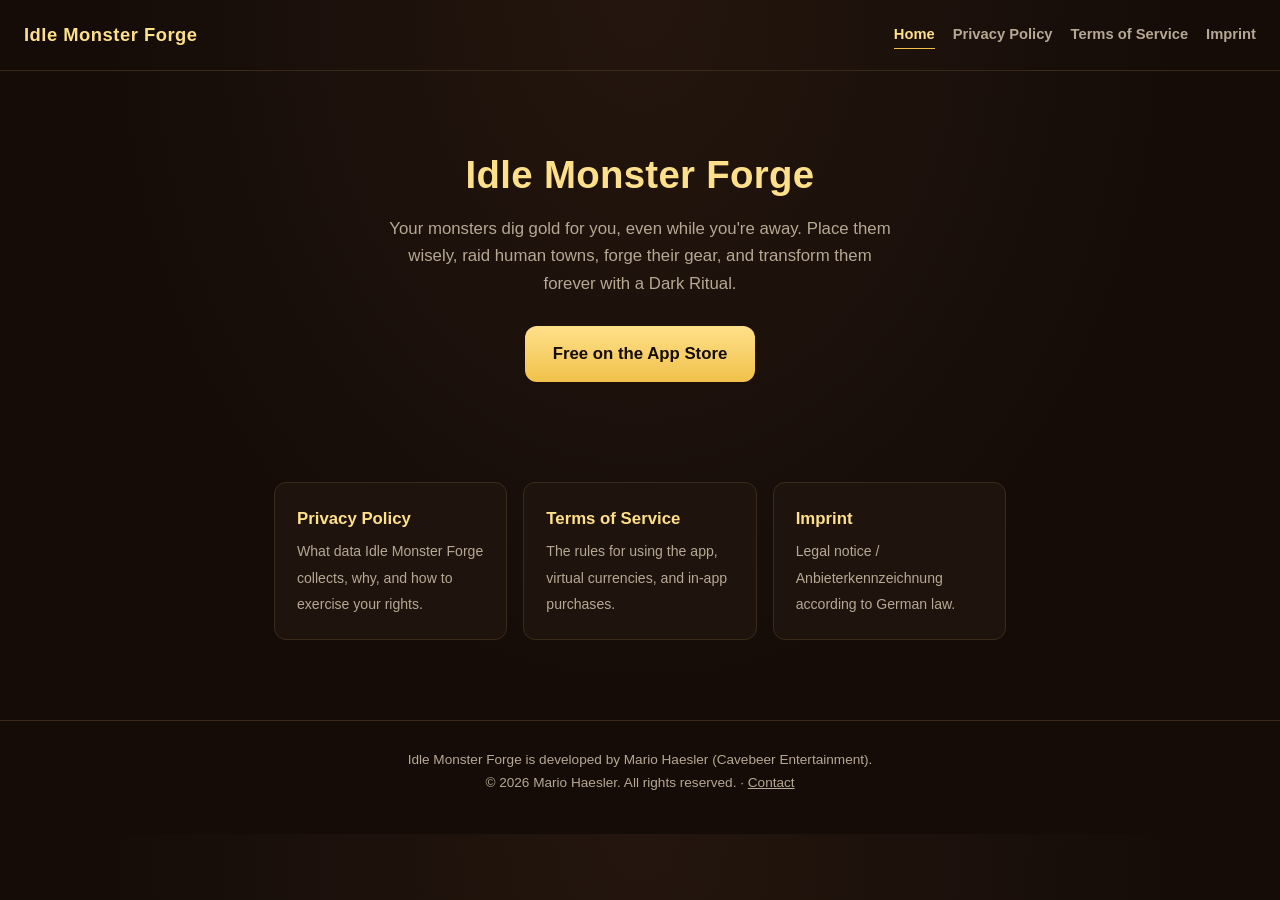
==== index.html @ 036ef38f "Home: App Store button, tagline from the store listing (no Sanctum), studio name in the footer Co-Au" ====
<!DOCTYPE html>
<html lang="en">
<head>
<meta charset="UTF-8">
<meta name="viewport" content="width=device-width, initial-scale=1.0">
<title>Idle Monster Forge</title>
<meta name="description" content="Idle Monster Forge is an idle monster-collecting game. Official site for legal documents: Privacy Policy, Terms of Service, and Imprint.">
<link rel="stylesheet" href="style.css">
</head>
<body>

<header class="site-header">
  <a href="index.html" class="brand">Idle Monster Forge</a>
  <nav class="site-nav">
    <a href="index.html" class="active">Home</a>
    <a href="privacy.html">Privacy Policy</a>
    <a href="terms.html">Terms of Service</a>
    <a href="impressum.html">Imprint</a>
  </nav>
</header>

<div class="hero">
  <h1>Idle Monster Forge</h1>
  <p class="tagline">Your monsters dig gold for you, even while you're away. Place them wisely, raid human towns, forge their gear, and transform them forever with a Dark Ritual.</p>
  <a class="store-button" href="https://apps.apple.com/app/idle-monster-forge/id6797419820">Free on the App Store</a>
</div>

<main>
  <div class="link-grid">
    <a class="link-card" href="privacy.html">
      <span class="link-title">Privacy Policy</span>
      <span class="link-desc">What data Idle Monster Forge collects, why, and how to exercise your rights.</span>
    </a>
    <a class="link-card" href="terms.html">
      <span class="link-title">Terms of Service</span>
      <span class="link-desc">The rules for using the app, virtual currencies, and in-app purchases.</span>
    </a>
    <a class="link-card" href="impressum.html">
      <span class="link-title">Imprint</span>
      <span class="link-desc">Legal notice / Anbieterkennzeichnung according to German law.</span>
    </a>
  </div>
</main>

<footer class="site-footer">
  Idle Monster Forge is developed by Mario Haesler (Cavebeer Entertainment).<br>
  &copy; 2026 Mario Haesler. All rights reserved. &middot;
  <a href="mailto:mariohaesler@protonmail.com">Contact</a>
</footer>

</body>
</html>
---- style.css ----
:root {
  --bg: #150c08;
  --bg-panel: #1f140d;
  --border: #3a2a1a;
  --gold: #f0c14b;
  --gold-light: #ffe08a;
  --text: #ece1d3;
  --text-dim: #b6a893;
  --link: #f0c14b;
  --max-width: 780px;
}

* { box-sizing: border-box; }

html { scroll-behavior: smooth; }

body {
  margin: 0;
  background: radial-gradient(ellipse at top, #24160e 0%, var(--bg) 60%);
  color: var(--text);
  font-family: -apple-system, BlinkMacSystemFont, "Segoe UI", Roboto, Helvetica, Arial, sans-serif;
  line-height: 1.65;
  font-size: 16px;
}

header.site-header {
  border-bottom: 1px solid var(--border);
  padding: 20px 24px;
  display: flex;
  align-items: center;
  justify-content: space-between;
  flex-wrap: wrap;
  gap: 12px;
}

.brand {
  display: flex;
  align-items: center;
  gap: 10px;
  text-decoration: none;
  color: var(--gold-light);
  font-weight: 800;
  font-size: 1.15rem;
  letter-spacing: 0.5px;
}

.brand .glyph { font-size: 1.4rem; }

nav.site-nav { display: flex; gap: 18px; flex-wrap: wrap; }

nav.site-nav a {
  color: var(--text-dim);
  text-decoration: none;
  font-size: 0.92rem;
  font-weight: 600;
  border-bottom: 1px solid transparent;
  padding-bottom: 2px;
  transition: color 0.15s, border-color 0.15s;
}

nav.site-nav a:hover, nav.site-nav a.active {
  color: var(--gold-light);
  border-bottom-color: var(--gold);
}

main {
  max-width: var(--max-width);
  margin: 0 auto;
  padding: 40px 24px 80px;
}

main.legal-doc { max-width: 720px; }

h1 {
  color: var(--gold-light);
  font-size: 1.9rem;
  margin-bottom: 4px;
  letter-spacing: 0.3px;
}

.effective-date {
  color: var(--text-dim);
  font-size: 0.88rem;
  margin-bottom: 32px;
}

h2 {
  color: var(--gold);
  font-size: 1.25rem;
  margin-top: 2.4em;
  margin-bottom: 0.6em;
  border-bottom: 1px solid var(--border);
  padding-bottom: 6px;
}

h3 {
  color: var(--gold-light);
  font-size: 1.02rem;
  margin-top: 1.6em;
  margin-bottom: 0.4em;
}

p, li { color: var(--text); }
p { margin: 0.8em 0; }

a { color: var(--link); }
a:hover { color: var(--gold-light); }

ul, ol { padding-left: 1.4em; }
li { margin: 0.4em 0; }

.card {
  background: var(--bg-panel);
  border: 1px solid var(--border);
  border-radius: 10px;
  padding: 18px 20px;
  margin: 1.2em 0;
}

table {
  width: 100%;
  border-collapse: collapse;
  margin: 1.2em 0;
  font-size: 0.92rem;
}

th, td {
  text-align: left;
  padding: 10px 12px;
  border-bottom: 1px solid var(--border);
  vertical-align: top;
}

th {
  color: var(--gold);
  font-weight: 700;
  border-bottom: 1px solid var(--gold);
}

td { color: var(--text-dim); }

.tag {
  display: inline-block;
  background: rgba(240, 193, 75, 0.12);
  color: var(--gold);
  border: 1px solid rgba(240, 193, 75, 0.35);
  border-radius: 999px;
  padding: 2px 10px;
  font-size: 0.78rem;
  font-weight: 700;
  letter-spacing: 0.3px;
}

.contact-block {
  background: var(--bg-panel);
  border: 1px solid var(--border);
  border-radius: 10px;
  padding: 20px 22px;
  margin-top: 1em;
}
.contact-block p { margin: 0.3em 0; }
.contact-block strong { color: var(--gold-light); }

footer.site-footer {
  border-top: 1px solid var(--border);
  padding: 28px 24px 40px;
  text-align: center;
  color: var(--text-dim);
  font-size: 0.85rem;
}
footer.site-footer a { color: var(--text-dim); }
footer.site-footer a:hover { color: var(--gold-light); }

.hero {
  text-align: center;
  padding: 60px 24px 20px;
}
.hero .glyph-big { font-size: 3.2rem; }
.hero h1 { font-size: 2.4rem; margin: 12px 0 8px; }
.hero p.tagline { color: var(--text-dim); font-size: 1.05rem; max-width: 520px; margin: 0 auto; }
.store-button {
  display: inline-block;
  margin-top: 28px;
  padding: 14px 28px;
  border-radius: 12px;
  background: linear-gradient(180deg, var(--gold-light) 0%, var(--gold) 100%);
  color: var(--bg);
  font-weight: 700;
  font-size: 1.05rem;
  text-decoration: none;
  transition: transform 0.15s, filter 0.15s;
}
.store-button:hover { color: var(--bg); filter: brightness(1.08); transform: translateY(-2px); }

.link-grid {
  display: grid;
  grid-template-columns: repeat(auto-fit, minmax(200px, 1fr));
  gap: 16px;
  margin-top: 40px;
}
.link-grid a.link-card {
  background: var(--bg-panel);
  border: 1px solid var(--border);
  border-radius: 12px;
  padding: 22px;
  text-decoration: none;
  color: var(--text);
  transition: border-color 0.15s, transform 0.15s;
  display: block;
}
.link-grid a.link-card:hover {
  border-color: var(--gold);
  transform: translateY(-2px);
}
.link-grid a.link-card .link-title {
  color: var(--gold-light);
  font-weight: 700;
  font-size: 1.05rem;
  margin-bottom: 6px;
  display: block;
}
.link-grid a.link-card .link-desc {
  color: var(--text-dim);
  font-size: 0.88rem;
}

@media (prefers-color-scheme: light) {
  /* Bewusst dunkel gehalten (Fantasy-Branding) — kein Light-Theme-Override */
}
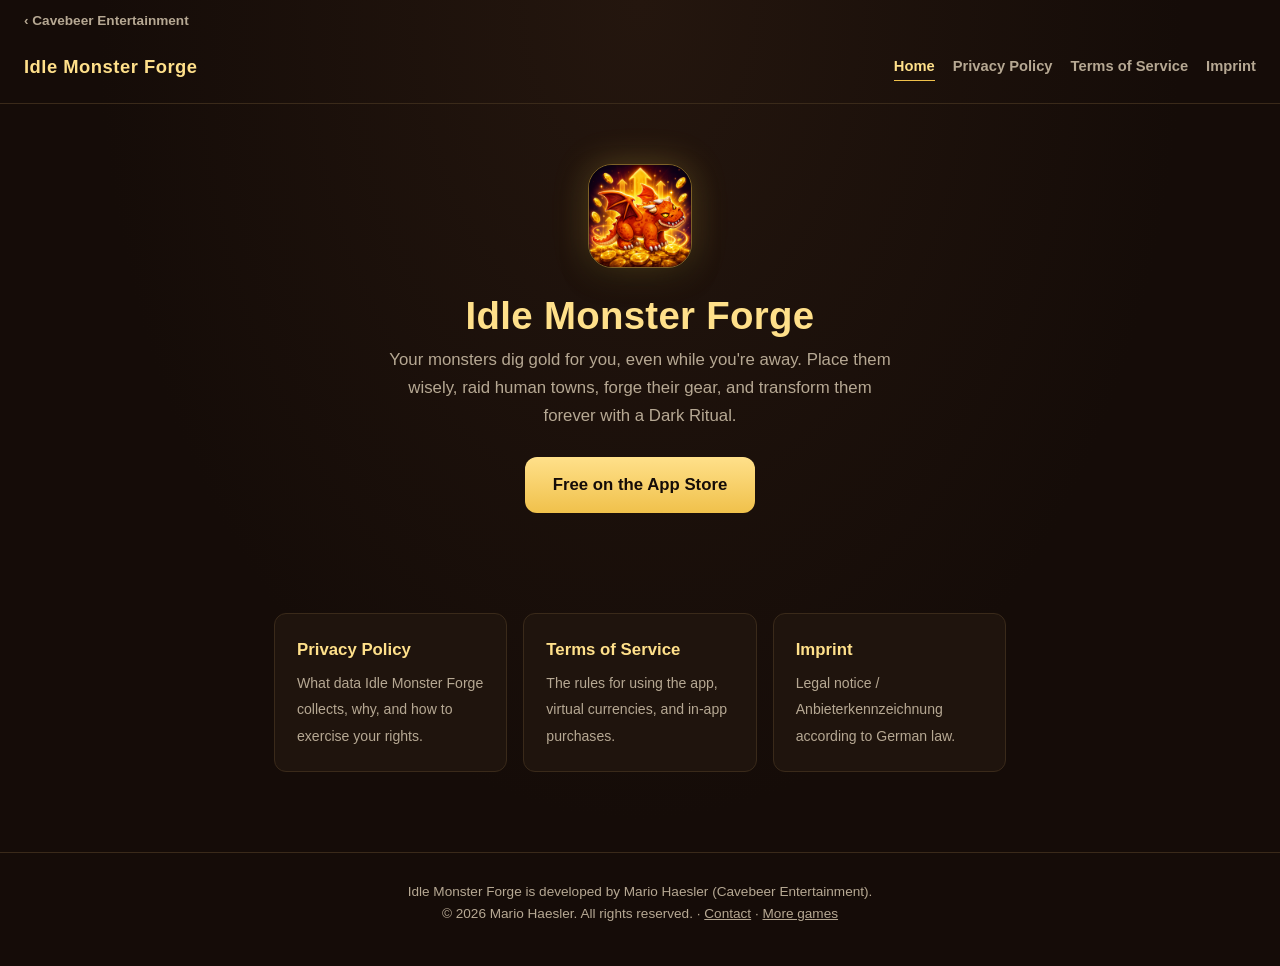
==== commit 54325042: "Link back to Cavebeer Entertainment, app icon in the hero Co-Authored-By: Claude Opus 5.5 <noreply@a" ====
--- a/index.html
+++ b/index.html
@@ -5,10 +5,11 @@
 <meta name="viewport" content="width=device-width, initial-scale=1.0">
 <title>Idle Monster Forge</title>
 <meta name="description" content="Idle Monster Forge is an idle monster-collecting game. Official site for legal documents: Privacy Policy, Terms of Service, and Imprint.">
-<link rel="stylesheet" href="style.css">
+<link rel="stylesheet" href="style.css?v=4">
 </head>
 <body>
 
+<a class="studio-back" href="../">&lsaquo; Cavebeer Entertainment</a>
 <header class="site-header">
   <a href="index.html" class="brand">Idle Monster Forge</a>
   <nav class="site-nav">
@@ -20,9 +21,20 @@
 </header>
 
 <div class="hero">
+  <img class="app-icon" src="icon.png" alt="" width="104" height="104">
   <h1>Idle Monster Forge</h1>
   <p class="tagline">Your monsters dig gold for you, even while you're away. Place them wisely, raid human towns, forge their gear, and transform them forever with a Dark Ritual.</p>
-  <a class="store-button" href="https://apps.apple.com/app/idle-monster-forge/id6797419820">Free on the App Store</a>
+  <a class="store-button" id="store" href="https://apps.apple.com/app/idle-monster-forge/id6797419820">Free on the App Store</a>
+  <div class="iab" id="iab" hidden>
+    <div class="iab-arrow" aria-hidden="true">&#8599;</div>
+    <p class="iab-title">This browser can't open the App Store</p>
+    <ol>
+      <li>Tap <strong>&bull;&bull;&bull;</strong> in the top right corner</li>
+      <li>Choose <strong>Open in external browser</strong></li>
+      <li>Tap <strong>Free on the App Store</strong> there</li>
+    </ol>
+    <button class="iab-button" type="button" id="copy-link">Or copy the App Store link</button>
+  </div>
 </div>
 
 <main>
@@ -45,8 +57,34 @@
 <footer class="site-footer">
   Idle Monster Forge is developed by Mario Haesler (Cavebeer Entertainment).<br>
   &copy; 2026 Mario Haesler. All rights reserved. &middot;
-  <a href="mailto:mariohaesler@protonmail.com">Contact</a>
+  <a href="mailto:mariohaesler@protonmail.com">Contact</a> &middot;
+  <a href="../">More games</a>
 </footer>
+
+<script>
+  // Instagram, Facebook and TikTok open links in their own in-app browser, which shows a blank page for the App Store
+  // (Apple answers an iPhone with a redirect to itms-appss://, which the in-app browser does not hand over; it blocks
+  // x-safari-https:// too). There the page shows the way out through the browser's menu and the link to copy.
+  (function () {
+    var ua = navigator.userAgent || "";
+    var inApp = /Instagram|FBAN|FBAV|FB_IAB|TikTok|musical_ly|BytedanceWebview|Bytedance|Threads/i.test(ua);
+    if (!inApp && !/[?&]iab\b/.test(location.search)) return;
+    document.getElementById("iab").hidden = false;
+    var store = document.getElementById("store");      // it only shows a blank page in here (tested 2026-11-04)
+    store.hidden = true;
+    store.style.display = "none";                      // also under a stylesheet cached from before
+    var link = "https://apps.apple.com/app/idle-monster-forge/id6797419820";
+    var btn = document.getElementById("copy-link");
+    btn.addEventListener("click", function () {
+      var done = function () { btn.textContent = "Copied - open Safari and paste it"; };
+      if (navigator.clipboard && navigator.clipboard.writeText) {
+        navigator.clipboard.writeText(link).then(done, function () { prompt("Copy this link:", link); });
+      } else {
+        prompt("Copy this link:", link);
+      }
+    });
+  })();
+</script>
 
 </body>
 </html>
--- a/style.css
+++ b/style.css
@@ -192,6 +192,47 @@
 }
 .store-button:hover { color: var(--bg); filter: brightness(1.08); transform: translateY(-2px); }
 
+.iab {
+  max-width: 460px;
+  margin: 22px auto 0;
+  padding: 16px 18px;
+  border: 1px solid var(--border);
+  border-radius: 12px;
+  background: var(--bg-panel);
+  font-size: 0.95rem;
+}
+.iab[hidden] { display: none; }
+.iab p { margin: 0 0 12px; }
+.store-button[hidden] { display: none; }
+.iab { position: relative; text-align: left; }
+.iab-title { font-weight: 700; font-size: 1.1rem; color: var(--gold-light); }
+.iab ol { margin: 0 0 14px; padding-left: 22px; line-height: 1.7; }
+.iab-arrow {
+  position: fixed;
+  top: 6px;
+  right: 14px;
+  font-size: 2.6rem;
+  line-height: 1;
+  color: var(--gold-light);
+  animation: iab-nudge 1.2s ease-in-out infinite;
+}
+@keyframes iab-nudge { 50% { transform: translate(4px, -4px); } }
+.iab-button {
+  display: block;
+  width: 100%;
+  margin-top: 8px;
+  padding: 12px 16px;
+  border: 1px solid var(--gold);
+  border-radius: 10px;
+  background: transparent;
+  color: var(--gold-light);
+  font: inherit;
+  font-weight: 700;
+  text-align: center;
+  text-decoration: none;
+  cursor: pointer;
+}
+
 .link-grid {
   display: grid;
   grid-template-columns: repeat(auto-fit, minmax(200px, 1fr));
@@ -227,3 +268,22 @@
 @media (prefers-color-scheme: light) {
   /* Bewusst dunkel gehalten (Fantasy-Branding) — kein Light-Theme-Override */
 }
+
+/* 2026-11-08: the studio page (Cavebeer Entertainment) links here; the way back and the app's icon in the hero. */
+.studio-back {
+  display: block;
+  padding: 10px 24px 0;
+  color: var(--text-dim);
+  font-size: 0.85rem;
+  font-weight: 700;
+  text-decoration: none;
+}
+.studio-back:hover { color: var(--gold-light); }
+.hero .app-icon {
+  width: 104px;
+  height: 104px;
+  border-radius: 24px;
+  border: 1px solid rgba(240, 193, 75, 0.45);
+  box-shadow: 0 0 34px rgba(240, 193, 75, 0.28), 0 10px 24px rgba(0, 0, 0, 0.5);
+}
+.hero h1 { margin-top: 18px; line-height: 1.15; }
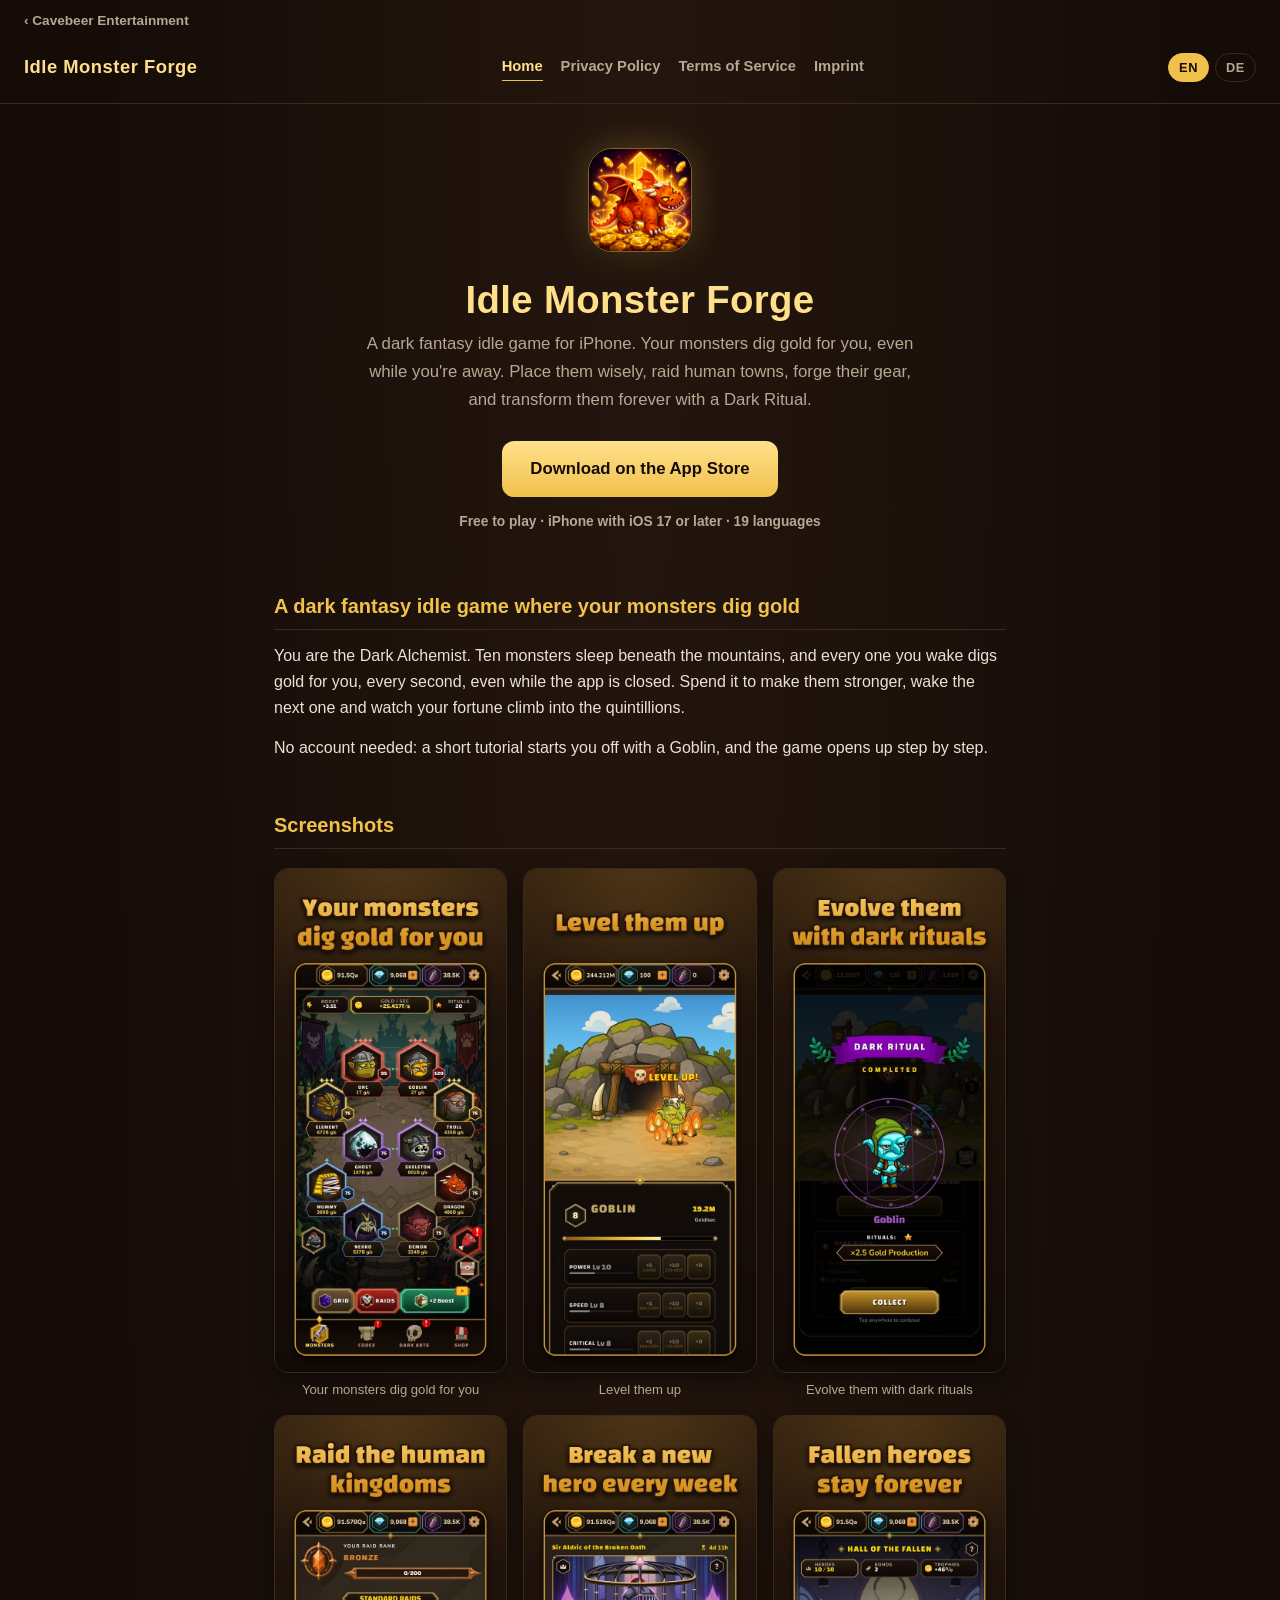
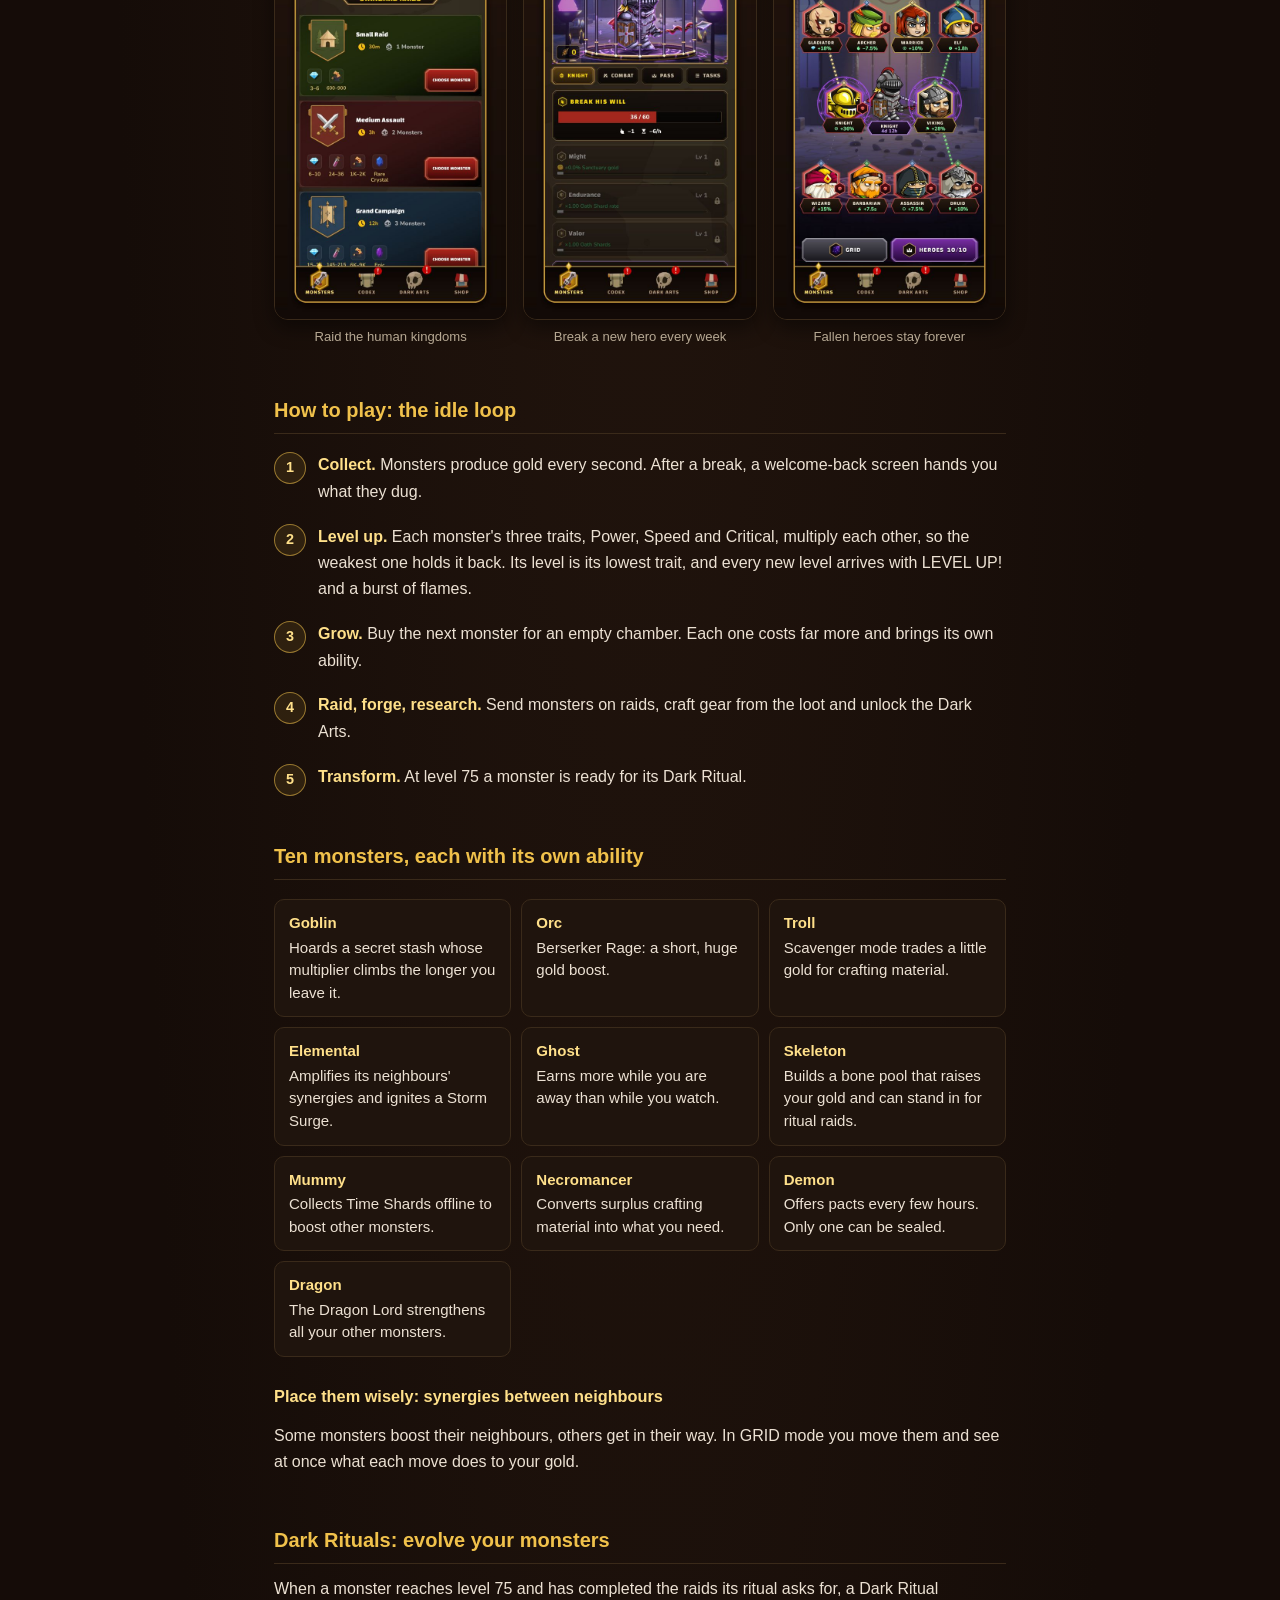
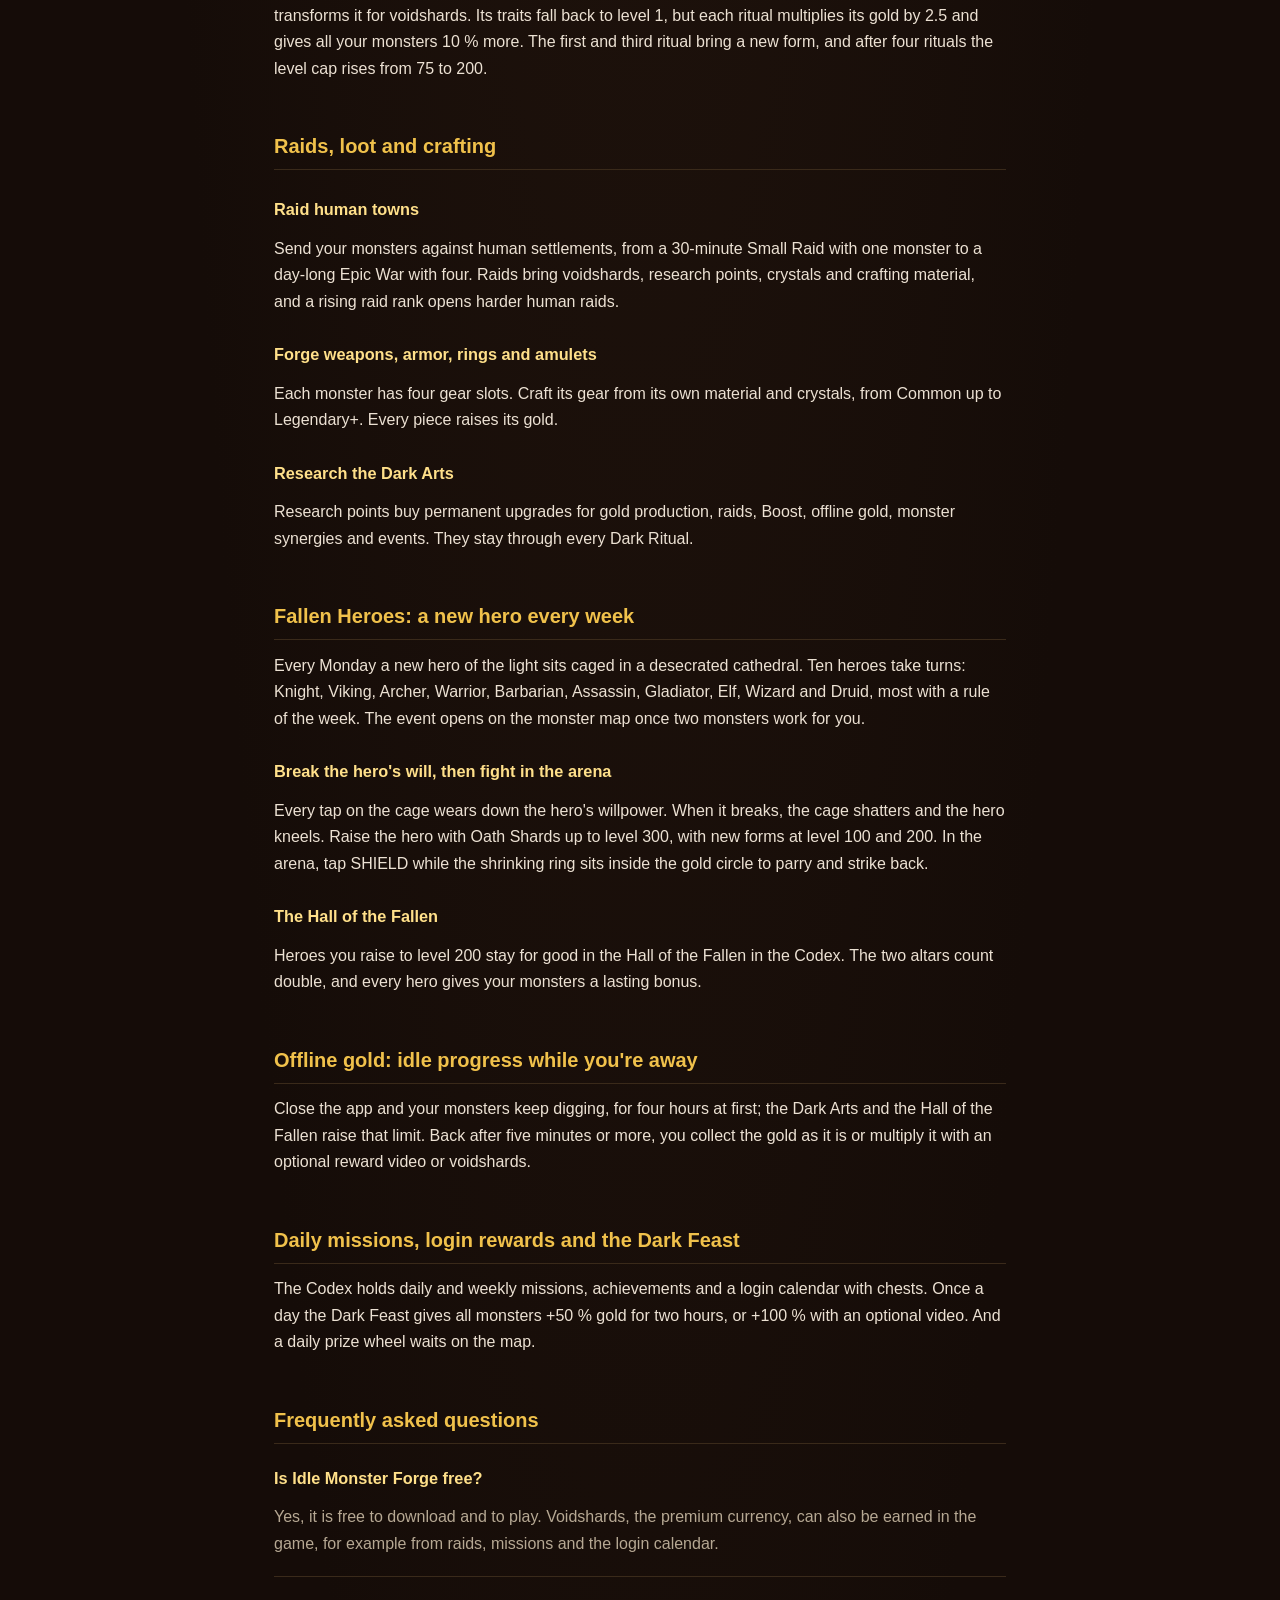
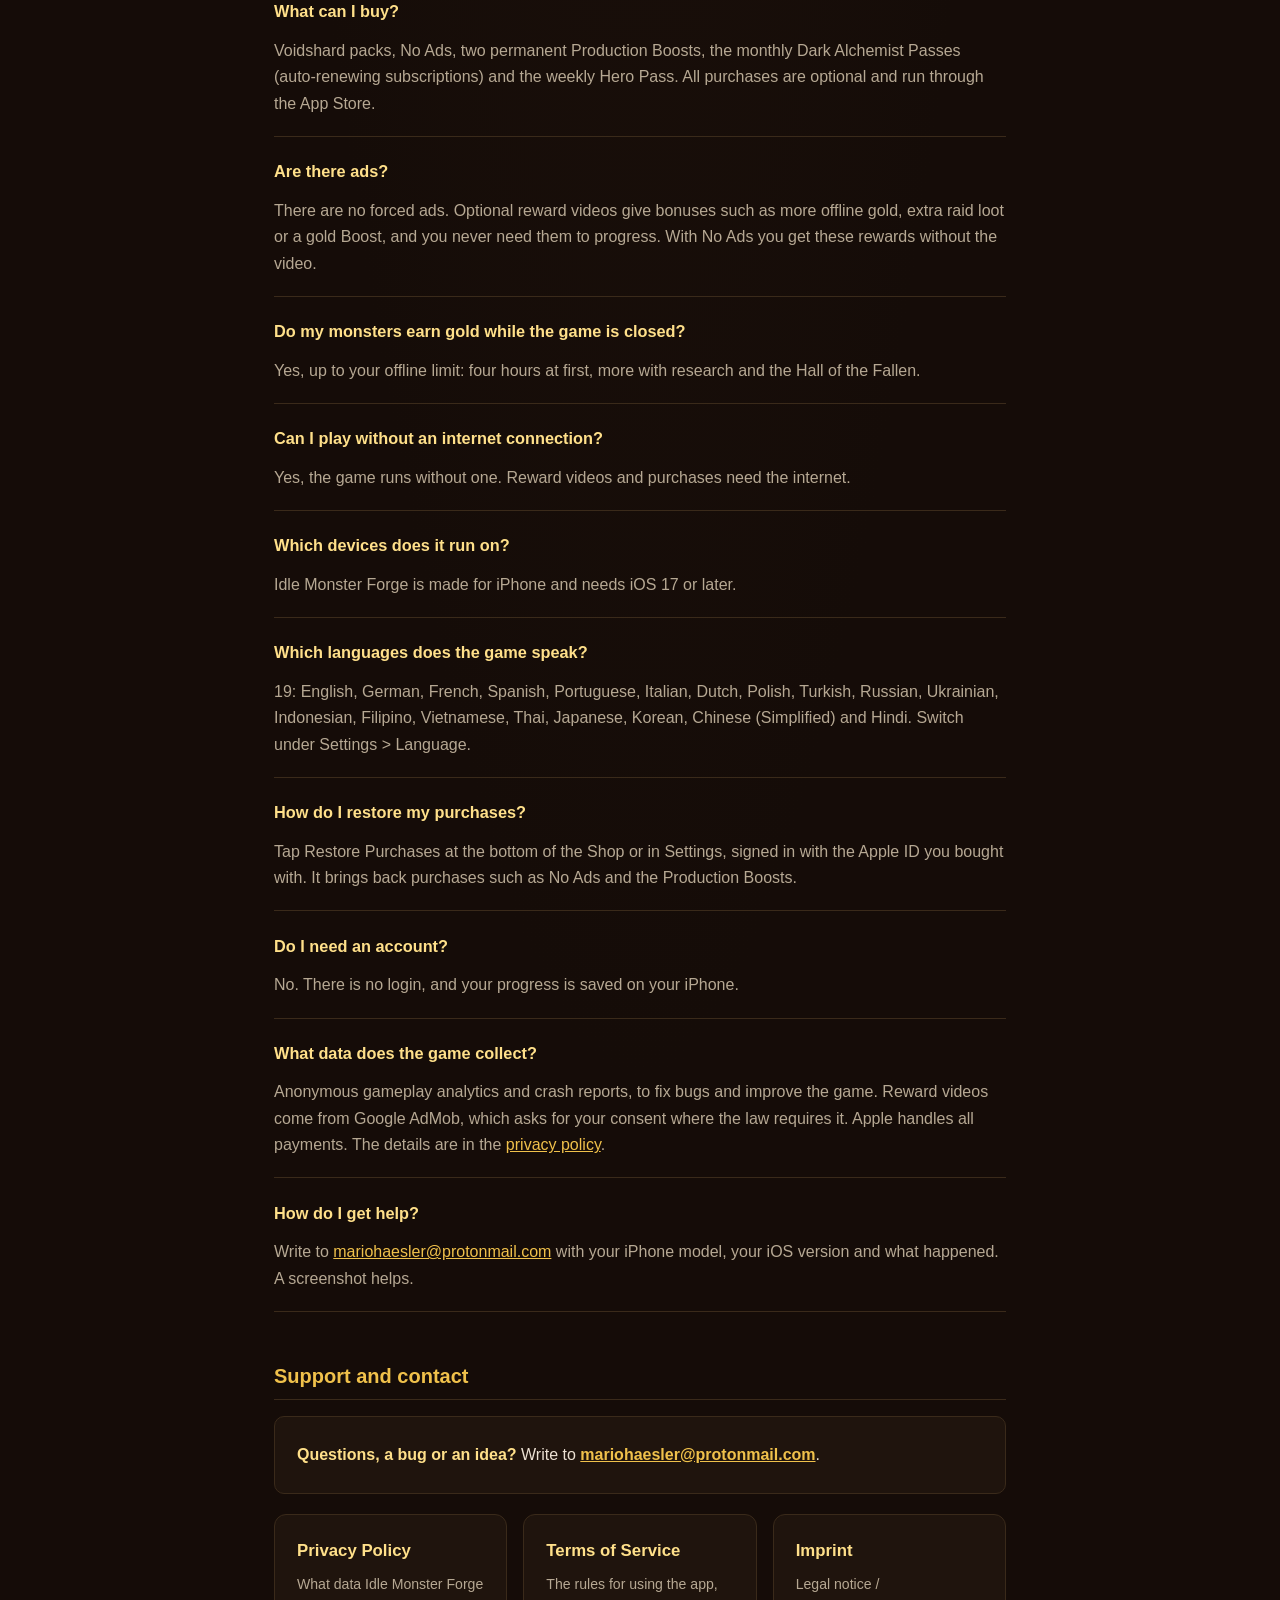
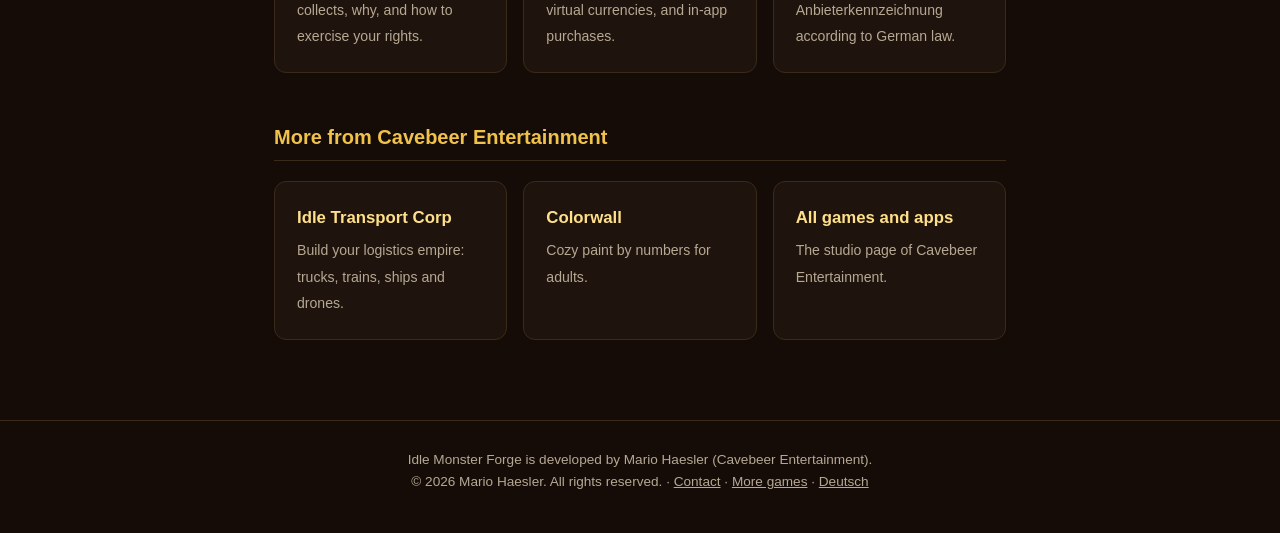
==== commit 6467c4cf: "Content page in English and German (de/): what the game is, how it plays, screenshots, FAQ; structur" ====
--- a/index.html
+++ b/index.html
@@ -3,62 +3,398 @@
 <head>
 <meta charset="UTF-8">
 <meta name="viewport" content="width=device-width, initial-scale=1.0">
-<title>Idle Monster Forge</title>
-<meta name="description" content="Idle Monster Forge is an idle monster-collecting game. Official site for legal documents: Privacy Policy, Terms of Service, and Imprint.">
-<link rel="stylesheet" href="style.css?v=4">
+<title>Idle Monster Forge – Dark Fantasy Idle Game for iPhone</title>
+<meta name="description" content="Idle Monster Forge is a free dark fantasy idle game for iPhone. Ten monsters dig gold for you, even while you're away. Raid towns, forge gear, evolve them.">
+<link rel="canonical" href="https://mario-coder-apps.github.io/idlemonsterforge-legal/">
+<link rel="alternate" hreflang="en" href="https://mario-coder-apps.github.io/idlemonsterforge-legal/">
+<link rel="alternate" hreflang="de" href="https://mario-coder-apps.github.io/idlemonsterforge-legal/de/">
+<link rel="alternate" hreflang="x-default" href="https://mario-coder-apps.github.io/idlemonsterforge-legal/">
+<meta name="apple-itunes-app" content="app-id=6797419820">
+<meta name="theme-color" content="#150c08">
+<meta name="color-scheme" content="dark">
+<meta property="og:type" content="website">
+<meta property="og:site_name" content="Cavebeer Entertainment">
+<meta property="og:locale" content="en_US">
+<meta property="og:locale:alternate" content="de_DE">
+<meta property="og:title" content="Idle Monster Forge – Dark Fantasy Idle Game for iPhone">
+<meta property="og:description" content="Your monsters dig gold for you, even while you're away. Place them wisely, raid human towns, forge their gear, and transform them with a Dark Ritual.">
+<meta property="og:url" content="https://mario-coder-apps.github.io/idlemonsterforge-legal/">
+<meta property="og:image" content="https://mario-coder-apps.github.io/idlemonsterforge-legal/og.jpg">
+<meta property="og:image:width" content="1200">
+<meta property="og:image:height" content="630">
+<meta property="og:image:alt" content="Idle Monster Forge app icon and three screenshots: the monster map, a caged hero and a Dark Ritual">
+<meta name="twitter:card" content="summary_large_image">
+<meta name="twitter:title" content="Idle Monster Forge – Dark Fantasy Idle Game for iPhone">
+<meta name="twitter:description" content="Your monsters dig gold for you, even while you're away. Place them wisely, raid human towns, forge their gear, and transform them with a Dark Ritual.">
+<meta name="twitter:image" content="https://mario-coder-apps.github.io/idlemonsterforge-legal/og.jpg">
+<meta name="twitter:image:alt" content="Idle Monster Forge app icon and three screenshots: the monster map, a caged hero and a Dark Ritual">
+<link rel="icon" type="image/png" href="icon.png">
+<link rel="apple-touch-icon" href="icon.png">
+<link rel="stylesheet" href="style.css?v=5">
+<script type="application/ld+json" id="ld-app">
+{
+  "@context": "https://schema.org",
+  "@type": "MobileApplication",
+  "name": "Idle Monster Forge",
+  "operatingSystem": "iOS",
+  "softwareRequirements": "iOS 17.0 or later, iPhone",
+  "applicationCategory": "GameApplication",
+  "description": "A dark fantasy idle game for iPhone. Your monsters dig gold for you, even while you're away. Place them wisely, raid human towns, forge their gear, and transform them forever with a Dark Ritual. Every week a new captive hero waits in the Fallen Heroes event.",
+  "url": "https://mario-coder-apps.github.io/idlemonsterforge-legal/",
+  "image": "https://mario-coder-apps.github.io/idlemonsterforge-legal/icon.png",
+  "screenshot": [
+    "https://mario-coder-apps.github.io/idlemonsterforge-legal/img/idle-monster-forge-monster-map.jpg",
+    "https://mario-coder-apps.github.io/idlemonsterforge-legal/img/idle-monster-forge-level-up.jpg",
+    "https://mario-coder-apps.github.io/idlemonsterforge-legal/img/idle-monster-forge-dark-ritual.jpg",
+    "https://mario-coder-apps.github.io/idlemonsterforge-legal/img/idle-monster-forge-raids.jpg",
+    "https://mario-coder-apps.github.io/idlemonsterforge-legal/img/idle-monster-forge-hero-event.jpg",
+    "https://mario-coder-apps.github.io/idlemonsterforge-legal/img/idle-monster-forge-hall-of-the-fallen.jpg"
+  ],
+  "offers": {
+    "@type": "Offer",
+    "price": "0",
+    "priceCurrency": "EUR"
+  },
+  "inLanguage": ["en", "de", "fr", "es", "pt", "it", "nl", "pl", "tr", "ru", "uk", "id", "fil", "vi", "th", "ja", "ko", "zh-Hans", "hi"],
+  "publisher": {
+    "@type": "Organization",
+    "name": "Cavebeer Entertainment",
+    "url": "https://mario-coder-apps.github.io/"
+  },
+  "downloadUrl": "https://apps.apple.com/app/idle-monster-forge/id6797419820",
+  "installUrl": "https://apps.apple.com/app/idle-monster-forge/id6797419820"
+}
+</script>
+<script type="application/ld+json" id="ld-faq">
+{
+  "@context": "https://schema.org",
+  "@type": "FAQPage",
+  "mainEntity": [
+    {
+      "@type": "Question",
+      "name": "Is Idle Monster Forge free?",
+      "acceptedAnswer": {
+        "@type": "Answer",
+        "text": "Yes, it is free to download and to play. Voidshards, the premium currency, can also be earned in the game, for example from raids, missions and the login calendar."
+      }
+    },
+    {
+      "@type": "Question",
+      "name": "What can I buy?",
+      "acceptedAnswer": {
+        "@type": "Answer",
+        "text": "Voidshard packs, No Ads, two permanent Production Boosts, the monthly Dark Alchemist Passes (auto-renewing subscriptions) and the weekly Hero Pass. All purchases are optional and run through the App Store."
+      }
+    },
+    {
+      "@type": "Question",
+      "name": "Are there ads?",
+      "acceptedAnswer": {
+        "@type": "Answer",
+        "text": "There are no forced ads. Optional reward videos give bonuses such as more offline gold, extra raid loot or a gold Boost, and you never need them to progress. With No Ads you get these rewards without the video."
+      }
+    },
+    {
+      "@type": "Question",
+      "name": "Do my monsters earn gold while the game is closed?",
+      "acceptedAnswer": {
+        "@type": "Answer",
+        "text": "Yes, up to your offline limit: four hours at first, more with research and the Hall of the Fallen."
+      }
+    },
+    {
+      "@type": "Question",
+      "name": "Can I play without an internet connection?",
+      "acceptedAnswer": {
+        "@type": "Answer",
+        "text": "Yes, the game runs without one. Reward videos and purchases need the internet."
+      }
+    },
+    {
+      "@type": "Question",
+      "name": "Which devices does it run on?",
+      "acceptedAnswer": {
+        "@type": "Answer",
+        "text": "Idle Monster Forge is made for iPhone and needs iOS 17 or later."
+      }
+    },
+    {
+      "@type": "Question",
+      "name": "Which languages does the game speak?",
+      "acceptedAnswer": {
+        "@type": "Answer",
+        "text": "19: English, German, French, Spanish, Portuguese, Italian, Dutch, Polish, Turkish, Russian, Ukrainian, Indonesian, Filipino, Vietnamese, Thai, Japanese, Korean, Chinese (Simplified) and Hindi. Switch under Settings > Language."
+      }
+    },
+    {
+      "@type": "Question",
+      "name": "How do I restore my purchases?",
+      "acceptedAnswer": {
+        "@type": "Answer",
+        "text": "Tap Restore Purchases at the bottom of the Shop or in Settings, signed in with the Apple ID you bought with. It brings back purchases such as No Ads and the Production Boosts."
+      }
+    },
+    {
+      "@type": "Question",
+      "name": "Do I need an account?",
+      "acceptedAnswer": {
+        "@type": "Answer",
+        "text": "No. There is no login, and your progress is saved on your iPhone."
+      }
+    },
+    {
+      "@type": "Question",
+      "name": "What data does the game collect?",
+      "acceptedAnswer": {
+        "@type": "Answer",
+        "text": "Anonymous gameplay analytics and crash reports, to fix bugs and improve the game. Reward videos come from Google AdMob, which asks for your consent where the law requires it. Apple handles all payments. The details are in the privacy policy."
+      }
+    },
+    {
+      "@type": "Question",
+      "name": "How do I get help?",
+      "acceptedAnswer": {
+        "@type": "Answer",
+        "text": "Write to mariohaesler@protonmail.com with your iPhone model, your iOS version and what happened. A screenshot helps."
+      }
+    }
+  ]
+}
+</script>
 </head>
-<body>
+<body class="app-page">
 
 <a class="studio-back" href="../">&lsaquo; Cavebeer Entertainment</a>
 <header class="site-header">
-  <a href="index.html" class="brand">Idle Monster Forge</a>
-  <nav class="site-nav">
-    <a href="index.html" class="active">Home</a>
+  <a href="./" class="brand">Idle Monster Forge</a>
+  <nav class="site-nav" aria-label="Pages">
+    <a href="./" class="active" aria-current="page">Home</a>
     <a href="privacy.html">Privacy Policy</a>
     <a href="terms.html">Terms of Service</a>
     <a href="impressum.html">Imprint</a>
   </nav>
+  <nav class="lang-switch" aria-label="Language">
+    <a href="./" hreflang="en" lang="en" aria-current="true">EN</a>
+    <a href="de/" hreflang="de" lang="de">DE</a>
+  </nav>
 </header>
 
 <div class="hero">
-  <img class="app-icon" src="icon.png" alt="" width="104" height="104">
+  <img class="app-icon" src="icon.png" alt="Idle Monster Forge app icon: a fire dragon on a heap of gold coins" width="104" height="104">
   <h1>Idle Monster Forge</h1>
-  <p class="tagline">Your monsters dig gold for you, even while you're away. Place them wisely, raid human towns, forge their gear, and transform them forever with a Dark Ritual.</p>
-  <a class="store-button" id="store" href="https://apps.apple.com/app/idle-monster-forge/id6797419820">Free on the App Store</a>
+  <p class="tagline">A dark fantasy idle game for iPhone. Your monsters dig gold for you, even while you're away. Place them wisely, raid human towns, forge their gear, and transform them forever with a Dark Ritual.</p>
+  <a class="store-button" id="store" href="https://apps.apple.com/app/idle-monster-forge/id6797419820">Download on the App Store</a>
+  <p class="platform">Free to play &middot; iPhone with iOS 17 or later &middot; 19 languages</p>
   <div class="iab" id="iab" hidden>
     <div class="iab-arrow" aria-hidden="true">&#8599;</div>
     <p class="iab-title">This browser can't open the App Store</p>
     <ol>
       <li>Tap <strong>&bull;&bull;&bull;</strong> in the top right corner</li>
       <li>Choose <strong>Open in external browser</strong></li>
-      <li>Tap <strong>Free on the App Store</strong> there</li>
+      <li>Tap <strong>Download on the App Store</strong> there</li>
     </ol>
     <button class="iab-button" type="button" id="copy-link">Or copy the App Store link</button>
   </div>
 </div>
 
-<main>
-  <div class="link-grid">
-    <a class="link-card" href="privacy.html">
-      <span class="link-title">Privacy Policy</span>
-      <span class="link-desc">What data Idle Monster Forge collects, why, and how to exercise your rights.</span>
-    </a>
-    <a class="link-card" href="terms.html">
-      <span class="link-title">Terms of Service</span>
-      <span class="link-desc">The rules for using the app, virtual currencies, and in-app purchases.</span>
-    </a>
-    <a class="link-card" href="impressum.html">
-      <span class="link-title">Imprint</span>
-      <span class="link-desc">Legal notice / Anbieterkennzeichnung according to German law.</span>
-    </a>
-  </div>
+<main class="content">
+
+  <section id="about">
+    <h2>A dark fantasy idle game where your monsters dig gold</h2>
+    <p>You are the Dark Alchemist. Ten monsters sleep beneath the mountains, and every one you wake digs gold for you, every second, even while the app is closed. Spend it to make them stronger, wake the next one and watch your fortune climb into the quintillions.</p>
+    <p>No account needed: a short tutorial starts you off with a Goblin, and the game opens up step by step.</p>
+  </section>
+
+  <section id="screenshots">
+    <h2>Screenshots</h2>
+    <div class="shots">
+      <figure>
+        <img src="img/idle-monster-forge-monster-map.jpg" width="600" height="1304" loading="lazy" alt="The monster map of Idle Monster Forge: ten monsters in their chambers, gold per second and rituals at the top, GRID, RAIDS and Boost buttons below">
+        <figcaption>Your monsters dig gold for you</figcaption>
+      </figure>
+      <figure>
+        <img src="img/idle-monster-forge-level-up.jpg" width="600" height="1304" loading="lazy" alt="The Goblin in its cave with a LEVEL UP! burst of flames, below it the Power, Speed and Critical traits">
+        <figcaption>Level them up</figcaption>
+      </figure>
+      <figure>
+        <img src="img/idle-monster-forge-dark-ritual.jpg" width="600" height="1304" loading="lazy" alt="A completed Dark Ritual: the Goblin in its new form inside a glowing rune circle, ×2.5 gold production">
+        <figcaption>Evolve them with dark rituals</figcaption>
+      </figure>
+      <figure>
+        <img src="img/idle-monster-forge-raids.jpg" width="600" height="1304" loading="lazy" alt="The raid screen: raid rank Bronze and the standard raids Small Raid, Medium Assault and Grand Campaign with their loot">
+        <figcaption>Raid the human kingdoms</figcaption>
+      </figure>
+      <figure>
+        <img src="img/idle-monster-forge-hero-event.jpg" width="600" height="1304" loading="lazy" alt="The weekly hero event: a knight locked in a golden cage in a dark cathedral, his willpower bar at 36 of 60">
+        <figcaption>Break a new hero every week</figcaption>
+      </figure>
+      <figure>
+        <img src="img/idle-monster-forge-hall-of-the-fallen.jpg" width="600" height="1304" loading="lazy" alt="The Hall of the Fallen: ten fallen heroes in their chambers around two glowing altars, each with a bonus for the monsters">
+        <figcaption>Fallen heroes stay forever</figcaption>
+      </figure>
+    </div>
+  </section>
+
+  <section id="how-to-play">
+    <h2>How to play: the idle loop</h2>
+    <ol class="steps">
+      <li><strong>Collect.</strong> Monsters produce gold every second. After a break, a welcome-back screen hands you what they dug.</li>
+      <li><strong>Level up.</strong> Each monster's three traits, Power, Speed and Critical, multiply each other, so the weakest one holds it back. Its level is its lowest trait, and every new level arrives with LEVEL UP! and a burst of flames.</li>
+      <li><strong>Grow.</strong> Buy the next monster for an empty chamber. Each one costs far more and brings its own ability.</li>
+      <li><strong>Raid, forge, research.</strong> Send monsters on raids, craft gear from the loot and unlock the Dark Arts.</li>
+      <li><strong>Transform.</strong> At level 75 a monster is ready for its Dark Ritual.</li>
+    </ol>
+  </section>
+
+  <section id="monsters">
+    <h2>Ten monsters, each with its own ability</h2>
+    <ul class="monster-list">
+      <li><strong>Goblin</strong> Hoards a secret stash whose multiplier climbs the longer you leave it.</li>
+      <li><strong>Orc</strong> Berserker Rage: a short, huge gold boost.</li>
+      <li><strong>Troll</strong> Scavenger mode trades a little gold for crafting material.</li>
+      <li><strong>Elemental</strong> Amplifies its neighbours' synergies and ignites a Storm Surge.</li>
+      <li><strong>Ghost</strong> Earns more while you are away than while you watch.</li>
+      <li><strong>Skeleton</strong> Builds a bone pool that raises your gold and can stand in for ritual raids.</li>
+      <li><strong>Mummy</strong> Collects Time Shards offline to boost other monsters.</li>
+      <li><strong>Necromancer</strong> Converts surplus crafting material into what you need.</li>
+      <li><strong>Demon</strong> Offers pacts every few hours. Only one can be sealed.</li>
+      <li><strong>Dragon</strong> The Dragon Lord strengthens all your other monsters.</li>
+    </ul>
+    <h3>Place them wisely: synergies between neighbours</h3>
+    <p>Some monsters boost their neighbours, others get in their way. In GRID mode you move them and see at once what each move does to your gold.</p>
+  </section>
+
+  <section id="rituals">
+    <h2>Dark Rituals: evolve your monsters</h2>
+    <p>When a monster reaches level 75 and has completed the raids its ritual asks for, a Dark Ritual transforms it for voidshards. Its traits fall back to level 1, but each ritual multiplies its gold by 2.5 and gives all your monsters 10&nbsp;% more. The first and third ritual bring a new form, and after four rituals the level cap rises from 75 to 200.</p>
+  </section>
+
+  <section id="raids">
+    <h2>Raids, loot and crafting</h2>
+    <h3>Raid human towns</h3>
+    <p>Send your monsters against human settlements, from a 30-minute Small Raid with one monster to a day-long Epic War with four. Raids bring voidshards, research points, crystals and crafting material, and a rising raid rank opens harder human raids.</p>
+    <h3>Forge weapons, armor, rings and amulets</h3>
+    <p>Each monster has four gear slots. Craft its gear from its own material and crystals, from Common up to Legendary+. Every piece raises its gold.</p>
+    <h3>Research the Dark Arts</h3>
+    <p>Research points buy permanent upgrades for gold production, raids, Boost, offline gold, monster synergies and events. They stay through every Dark Ritual.</p>
+  </section>
+
+  <section id="fallen-heroes">
+    <h2>Fallen Heroes: a new hero every week</h2>
+    <p>Every Monday a new hero of the light sits caged in a desecrated cathedral. Ten heroes take turns: Knight, Viking, Archer, Warrior, Barbarian, Assassin, Gladiator, Elf, Wizard and Druid, most with a rule of the week. The event opens on the monster map once two monsters work for you.</p>
+    <h3>Break the hero's will, then fight in the arena</h3>
+    <p>Every tap on the cage wears down the hero's willpower. When it breaks, the cage shatters and the hero kneels. Raise the hero with Oath Shards up to level 300, with new forms at level 100 and 200. In the arena, tap SHIELD while the shrinking ring sits inside the gold circle to parry and strike back.</p>
+    <h3>The Hall of the Fallen</h3>
+    <p>Heroes you raise to level 200 stay for good in the Hall of the Fallen in the Codex. The two altars count double, and every hero gives your monsters a lasting bonus.</p>
+  </section>
+
+  <section id="offline-gold">
+    <h2>Offline gold: idle progress while you're away</h2>
+    <p>Close the app and your monsters keep digging, for four hours at first; the Dark Arts and the Hall of the Fallen raise that limit. Back after five minutes or more, you collect the gold as it is or multiply it with an optional reward video or voidshards.</p>
+  </section>
+
+  <section id="daily">
+    <h2>Daily missions, login rewards and the Dark Feast</h2>
+    <p>The Codex holds daily and weekly missions, achievements and a login calendar with chests. Once a day the Dark Feast gives all monsters +50&nbsp;% gold for two hours, or +100&nbsp;% with an optional video. And a daily prize wheel waits on the map.</p>
+  </section>
+
+  <section id="faq">
+    <h2>Frequently asked questions</h2>
+    <div class="faq">
+      <div class="faq-item">
+        <h3>Is Idle Monster Forge free?</h3>
+        <p>Yes, it is free to download and to play. Voidshards, the premium currency, can also be earned in the game, for example from raids, missions and the login calendar.</p>
+      </div>
+      <div class="faq-item">
+        <h3>What can I buy?</h3>
+        <p>Voidshard packs, No Ads, two permanent Production Boosts, the monthly Dark Alchemist Passes (auto-renewing subscriptions) and the weekly Hero Pass. All purchases are optional and run through the App Store.</p>
+      </div>
+      <div class="faq-item">
+        <h3>Are there ads?</h3>
+        <p>There are no forced ads. Optional reward videos give bonuses such as more offline gold, extra raid loot or a gold Boost, and you never need them to progress. With No Ads you get these rewards without the video.</p>
+      </div>
+      <div class="faq-item">
+        <h3>Do my monsters earn gold while the game is closed?</h3>
+        <p>Yes, up to your offline limit: four hours at first, more with research and the Hall of the Fallen.</p>
+      </div>
+      <div class="faq-item">
+        <h3>Can I play without an internet connection?</h3>
+        <p>Yes, the game runs without one. Reward videos and purchases need the internet.</p>
+      </div>
+      <div class="faq-item">
+        <h3>Which devices does it run on?</h3>
+        <p>Idle Monster Forge is made for iPhone and needs iOS 17 or later.</p>
+      </div>
+      <div class="faq-item">
+        <h3>Which languages does the game speak?</h3>
+        <p>19: English, German, French, Spanish, Portuguese, Italian, Dutch, Polish, Turkish, Russian, Ukrainian, Indonesian, Filipino, Vietnamese, Thai, Japanese, Korean, Chinese (Simplified) and Hindi. Switch under Settings &gt; Language.</p>
+      </div>
+      <div class="faq-item">
+        <h3>How do I restore my purchases?</h3>
+        <p>Tap Restore Purchases at the bottom of the Shop or in Settings, signed in with the Apple ID you bought with. It brings back purchases such as No Ads and the Production Boosts.</p>
+      </div>
+      <div class="faq-item">
+        <h3>Do I need an account?</h3>
+        <p>No. There is no login, and your progress is saved on your iPhone.</p>
+      </div>
+      <div class="faq-item">
+        <h3>What data does the game collect?</h3>
+        <p>Anonymous gameplay analytics and crash reports, to fix bugs and improve the game. Reward videos come from Google AdMob, which asks for your consent where the law requires it. Apple handles all payments. The details are in the <a href="privacy.html">privacy policy</a>.</p>
+      </div>
+      <div class="faq-item">
+        <h3>How do I get help?</h3>
+        <p>Write to <a href="mailto:mariohaesler@protonmail.com">mariohaesler@protonmail.com</a> with your iPhone model, your iOS version and what happened. A screenshot helps.</p>
+      </div>
+    </div>
+  </section>
+
+  <section id="support">
+    <h2>Support and contact</h2>
+    <div class="contact-block">
+      <p><strong>Questions, a bug or an idea?</strong> Write to <a href="mailto:mariohaesler@protonmail.com">mariohaesler@protonmail.com</a>.</p>
+    </div>
+    <div class="link-grid">
+      <a class="link-card" href="privacy.html">
+        <span class="link-title">Privacy Policy</span>
+        <span class="link-desc">What data Idle Monster Forge collects, why, and how to exercise your rights.</span>
+      </a>
+      <a class="link-card" href="terms.html">
+        <span class="link-title">Terms of Service</span>
+        <span class="link-desc">The rules for using the app, virtual currencies, and in-app purchases.</span>
+      </a>
+      <a class="link-card" href="impressum.html">
+        <span class="link-title">Imprint</span>
+        <span class="link-desc">Legal notice / Anbieterkennzeichnung according to German law.</span>
+      </a>
+    </div>
+  </section>
+
+  <section id="more-games">
+    <h2>More from Cavebeer Entertainment</h2>
+    <div class="link-grid">
+      <a class="link-card" href="../idletransportcorp-legal/">
+        <span class="link-title">Idle Transport Corp</span>
+        <span class="link-desc">Build your logistics empire: trucks, trains, ships and drones.</span>
+      </a>
+      <a class="link-card" href="../colorwall-legal/">
+        <span class="link-title">Colorwall</span>
+        <span class="link-desc">Cozy paint by numbers for adults.</span>
+      </a>
+      <a class="link-card" href="../">
+        <span class="link-title">All games and apps</span>
+        <span class="link-desc">The studio page of Cavebeer Entertainment.</span>
+      </a>
+    </div>
+  </section>
+
 </main>
 
 <footer class="site-footer">
   Idle Monster Forge is developed by Mario Haesler (Cavebeer Entertainment).<br>
   &copy; 2026 Mario Haesler. All rights reserved. &middot;
   <a href="mailto:mariohaesler@protonmail.com">Contact</a> &middot;
-  <a href="../">More games</a>
+  <a href="../">More games</a> &middot;
+  <a href="de/" hreflang="de" lang="de">Deutsch</a>
 </footer>
 
 <script>
--- a/style.css
+++ b/style.css
@@ -287,3 +287,115 @@
   box-shadow: 0 0 34px rgba(240, 193, 75, 0.28), 0 10px 24px rgba(0, 0, 0, 0.5);
 }
 .hero h1 { margin-top: 18px; line-height: 1.15; }
+
+/* 2026-11-16: the home page became a content page about the game (English here, German in de/). Every rule below is
+   scoped to body.app-page, so the legal pages keep their look. */
+.app-page h1, .app-page h2, .app-page h3, .app-page p, .app-page li { overflow-wrap: break-word; }
+.app-page header.site-header { gap: 10px 18px; }
+.lang-switch { display: flex; gap: 6px; }
+.lang-switch a {
+  color: var(--text-dim);
+  text-decoration: none;
+  font-size: 0.8rem;
+  font-weight: 800;
+  letter-spacing: 0.6px;
+  padding: 3px 10px;
+  border: 1px solid var(--border);
+  border-radius: 999px;
+}
+.lang-switch a:hover { color: var(--gold-light); border-color: var(--gold); }
+.lang-switch a[aria-current] { color: var(--bg); background: var(--gold); border-color: var(--gold); }
+
+.app-page .hero { padding-top: 44px; }
+.app-page .hero p.tagline { max-width: 560px; }
+.hero .platform { margin: 14px 0 0; color: var(--text-dim); font-size: 0.86rem; font-weight: 600; }
+
+main.content { padding-top: 12px; }
+main.content > section:first-child h2 { margin-top: 1.2em; }
+.content section { scroll-margin-top: 16px; }
+
+.shots {
+  display: grid;
+  grid-template-columns: repeat(3, minmax(0, 1fr));
+  gap: 16px;
+  margin: 1.2em 0 0;
+}
+.shots figure { margin: 0; }
+.shots img {
+  display: block;
+  width: 100%;
+  height: auto;
+  border-radius: 14px;
+  border: 1px solid var(--border);
+  background: var(--bg-panel);
+  box-shadow: 0 8px 20px rgba(0, 0, 0, 0.45);
+}
+.shots figcaption {
+  margin-top: 8px;
+  color: var(--text-dim);
+  font-size: 0.82rem;
+  line-height: 1.4;
+  text-align: center;
+}
+
+ol.steps { list-style: none; padding: 0; counter-reset: step; }
+ol.steps li {
+  counter-increment: step;
+  position: relative;
+  padding: 2px 0 2px 44px;
+  margin: 0.9em 0;
+}
+ol.steps li::before {
+  content: counter(step);
+  position: absolute;
+  left: 0;
+  top: 2px;
+  width: 30px;
+  height: 30px;
+  border-radius: 50%;
+  border: 1px solid rgba(240, 193, 75, 0.55);
+  background: rgba(240, 193, 75, 0.1);
+  color: var(--gold-light);
+  font-weight: 800;
+  font-size: 0.9rem;
+  line-height: 28px;
+  text-align: center;
+}
+.app-page strong { color: var(--gold-light); }
+
+ul.monster-list {
+  list-style: none;
+  padding: 0;
+  display: grid;
+  grid-template-columns: repeat(auto-fit, minmax(230px, 1fr));
+  gap: 10px;
+  margin: 1.2em 0;
+}
+ul.monster-list li {
+  margin: 0;
+  padding: 12px 14px;
+  background: var(--bg-panel);
+  border: 1px solid var(--border);
+  border-radius: 10px;
+  font-size: 0.94rem;
+  line-height: 1.5;
+}
+ul.monster-list strong { display: block; margin-bottom: 2px; }
+
+.faq-item { border-bottom: 1px solid var(--border); padding-bottom: 6px; }
+.faq-item h3 { margin-top: 1.3em; }
+.faq-item p { color: var(--text-dim); }
+
+.app-page .contact-block a { font-weight: 700; }
+.app-page .link-grid { margin-top: 20px; }
+
+@media (max-width: 600px) {
+  .app-page header.site-header { padding: 14px 16px; }
+  .app-page .studio-back { padding: 10px 16px 0; }
+  .app-page .hero { padding: 32px 16px 8px; }
+  .app-page .hero h1 { font-size: 2.1rem; }
+  .app-page main { padding: 8px 16px 64px; }
+  .app-page footer.site-footer { padding: 24px 16px 36px; }
+  .shots { grid-template-columns: repeat(2, minmax(0, 1fr)); gap: 12px; }
+  .app-page nav.site-nav { gap: 10px 14px; }
+}
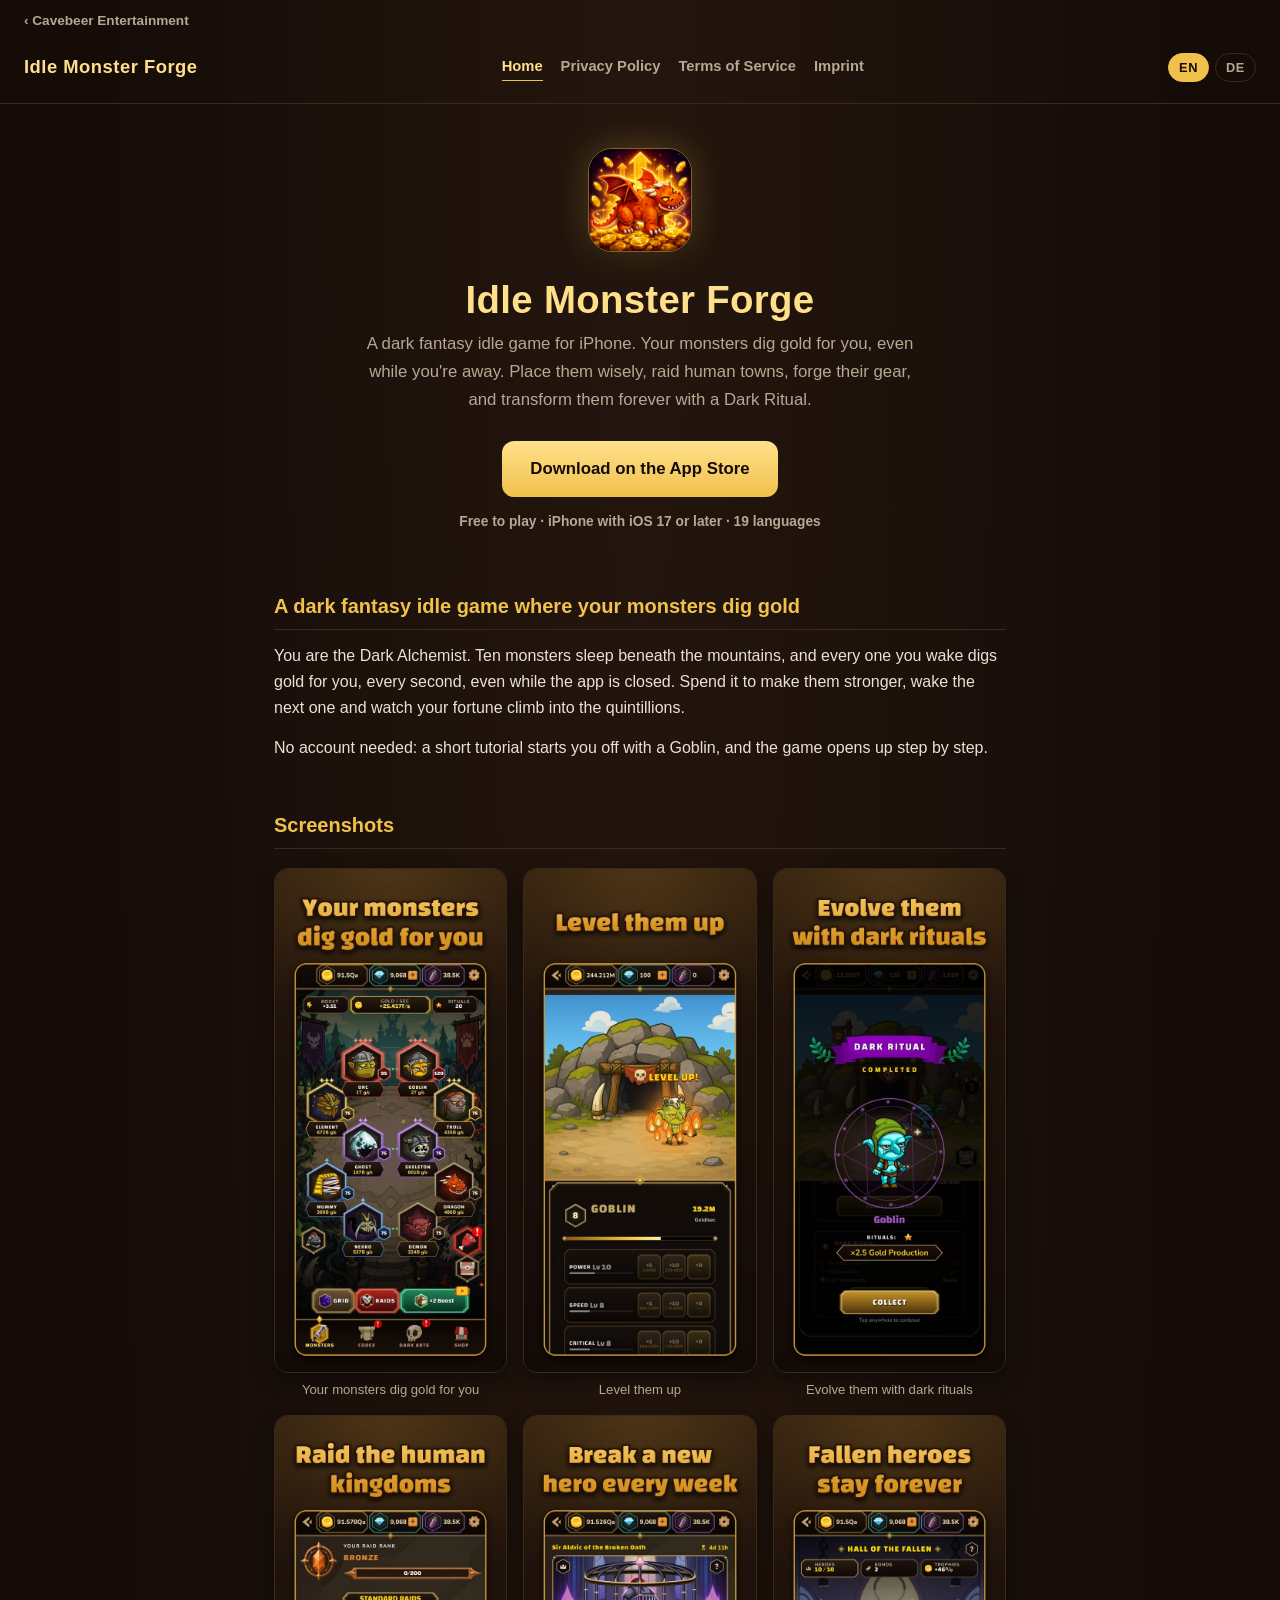
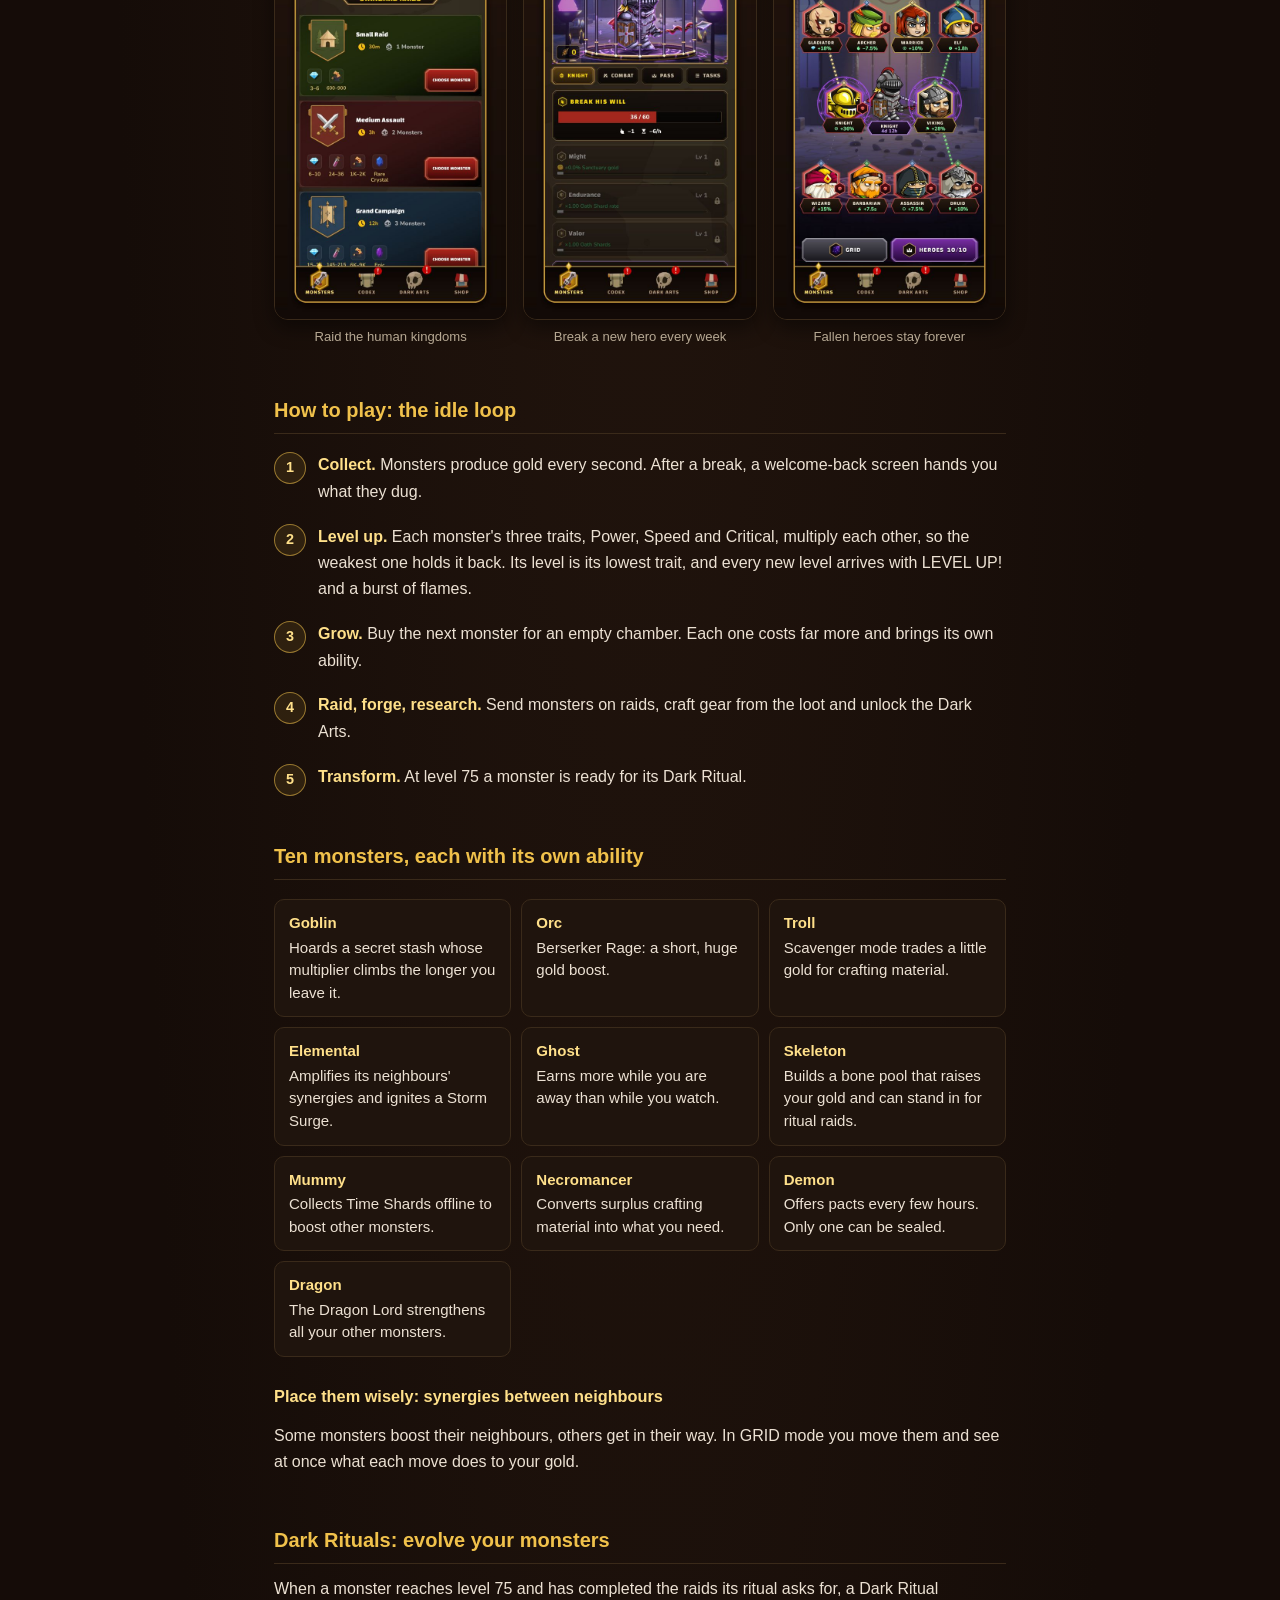
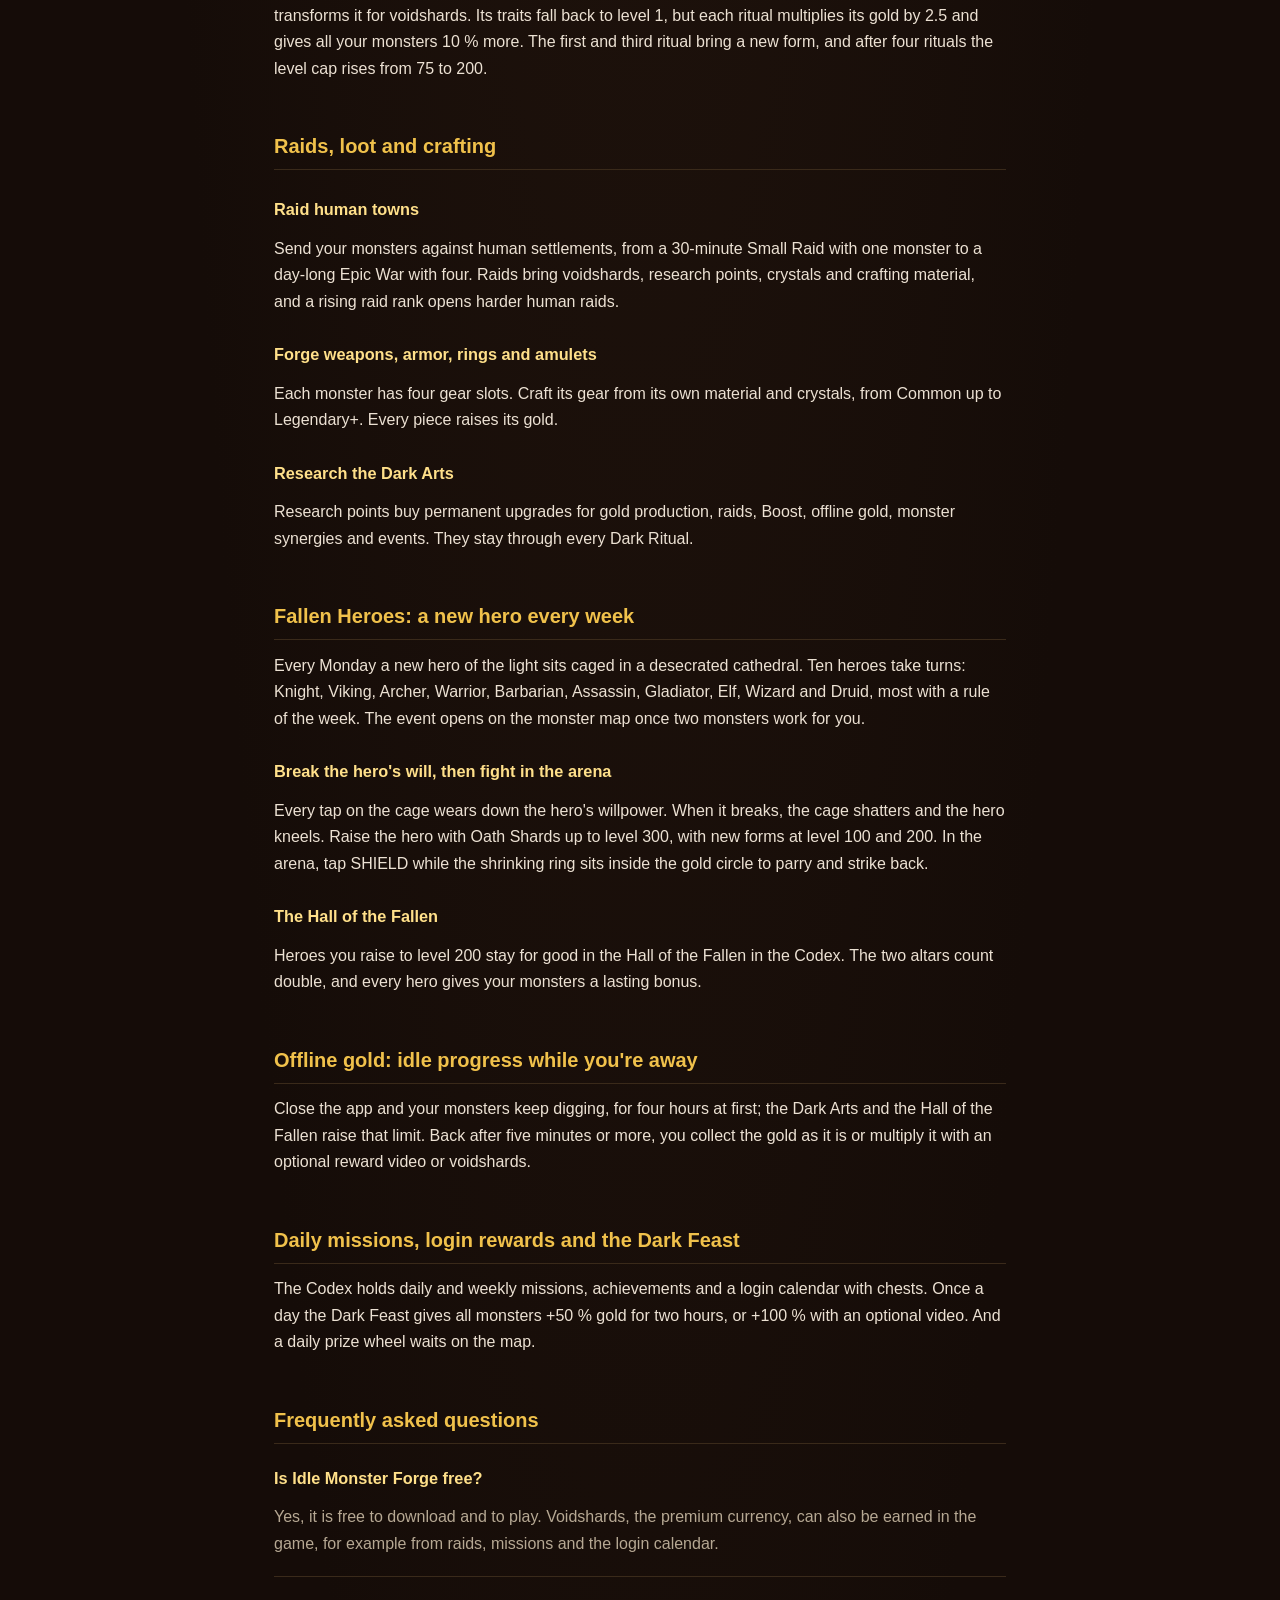
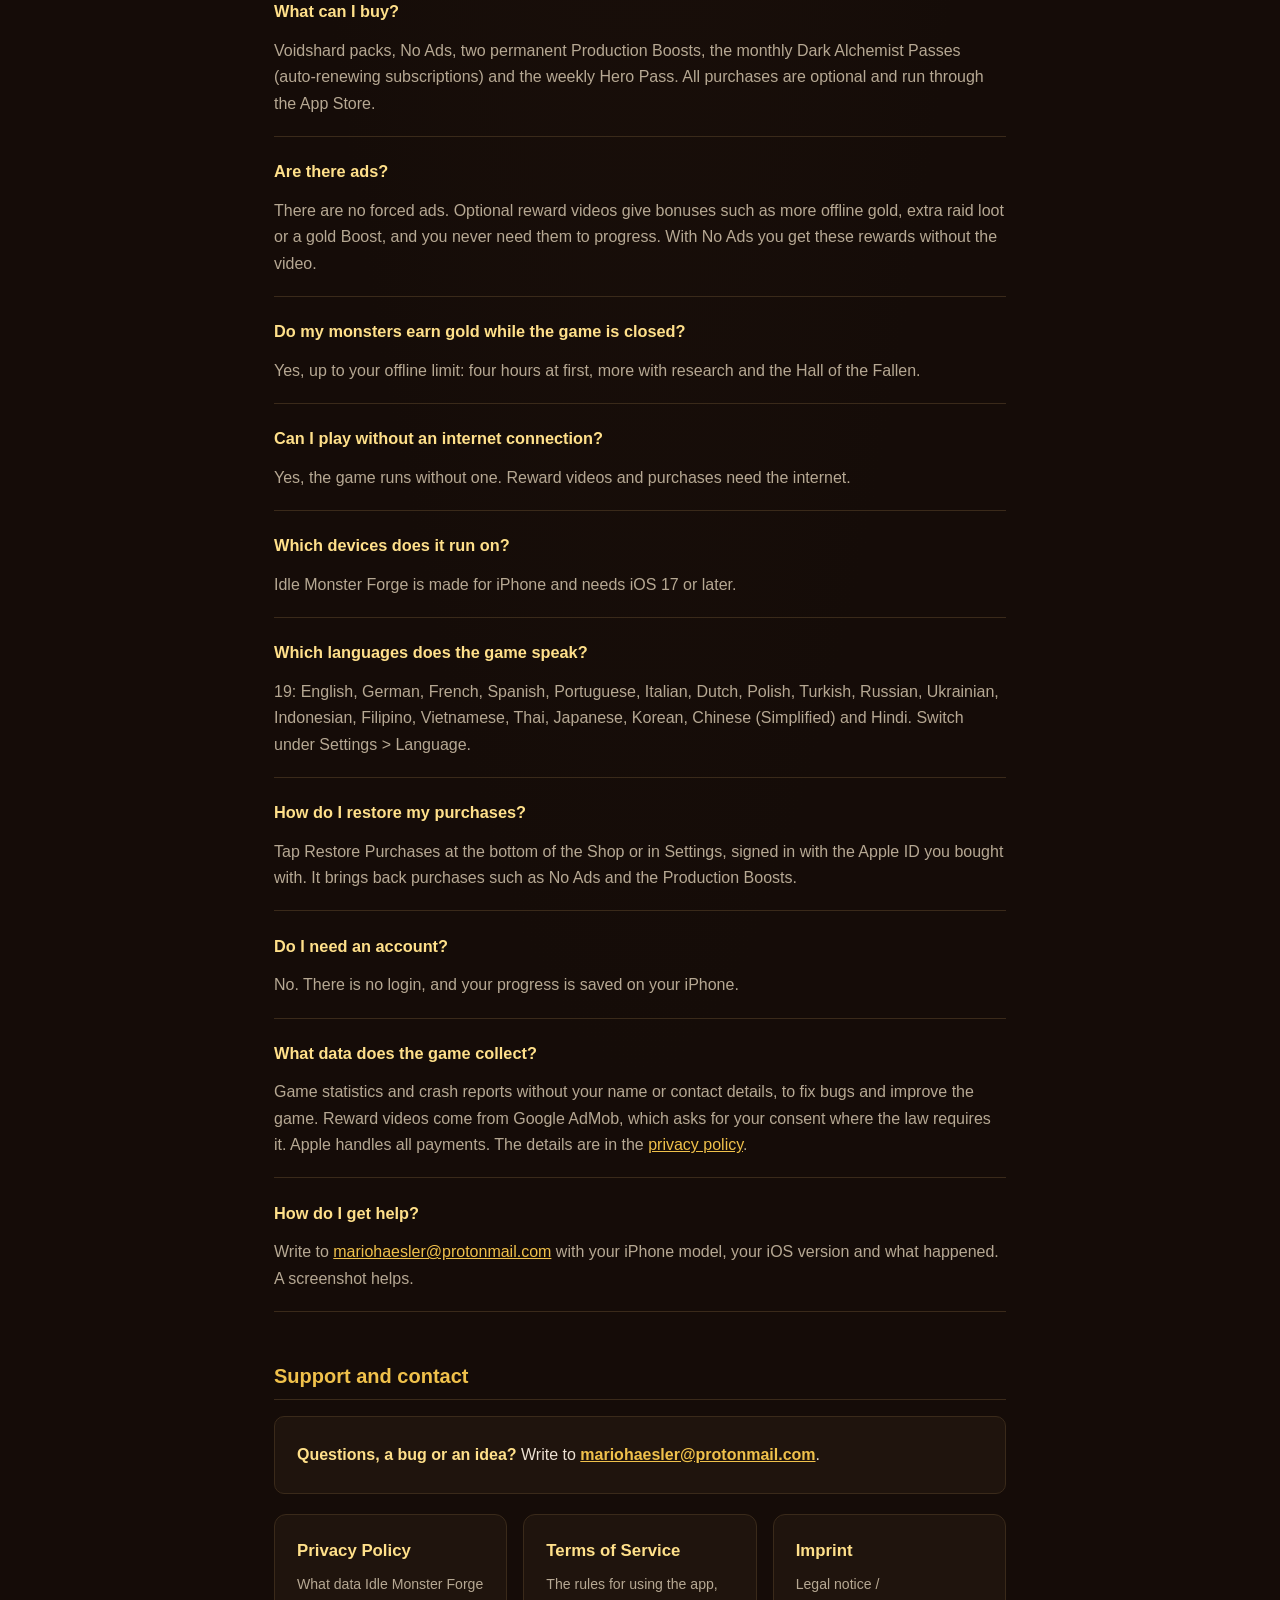
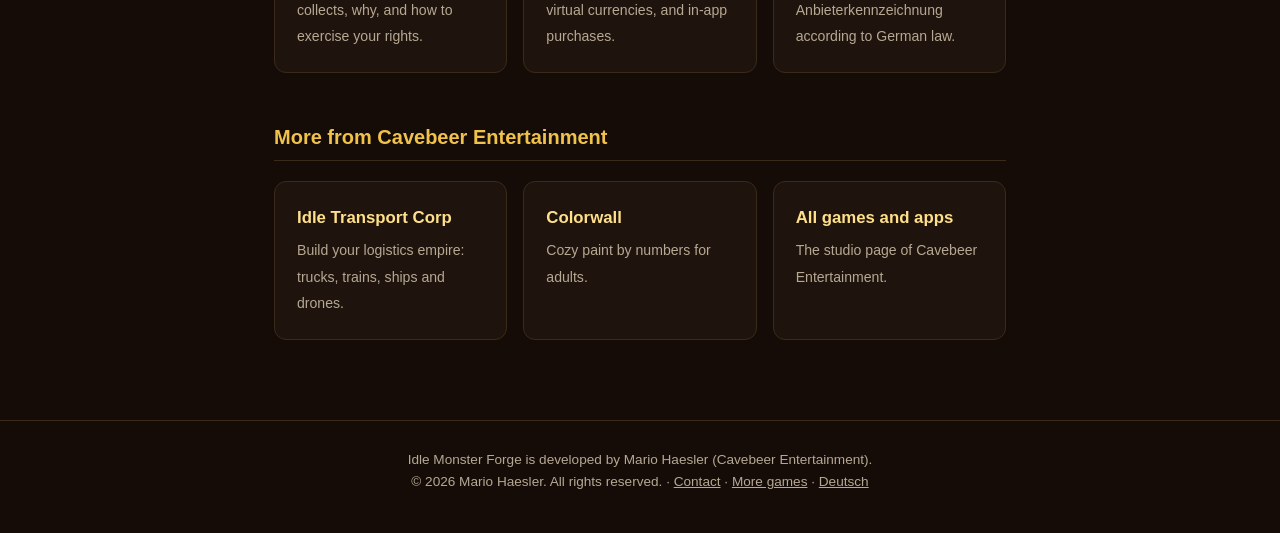
==== commit 096b1926: "Legal pages: texts without dash separators; Monster Forge privacy policy for the Godot game (EN + DE" ====
--- a/index.html
+++ b/index.html
@@ -3,7 +3,7 @@
 <head>
 <meta charset="UTF-8">
 <meta name="viewport" content="width=device-width, initial-scale=1.0">
-<title>Idle Monster Forge – Dark Fantasy Idle Game for iPhone</title>
+<title>Idle Monster Forge: Dark Fantasy Idle Game for iPhone</title>
 <meta name="description" content="Idle Monster Forge is a free dark fantasy idle game for iPhone. Ten monsters dig gold for you, even while you're away. Raid towns, forge gear, evolve them.">
 <link rel="canonical" href="https://mario-coder-apps.github.io/idlemonsterforge-legal/">
 <link rel="alternate" hreflang="en" href="https://mario-coder-apps.github.io/idlemonsterforge-legal/">
@@ -16,7 +16,7 @@
 <meta property="og:site_name" content="Cavebeer Entertainment">
 <meta property="og:locale" content="en_US">
 <meta property="og:locale:alternate" content="de_DE">
-<meta property="og:title" content="Idle Monster Forge – Dark Fantasy Idle Game for iPhone">
+<meta property="og:title" content="Idle Monster Forge: Dark Fantasy Idle Game for iPhone">
 <meta property="og:description" content="Your monsters dig gold for you, even while you're away. Place them wisely, raid human towns, forge their gear, and transform them with a Dark Ritual.">
 <meta property="og:url" content="https://mario-coder-apps.github.io/idlemonsterforge-legal/">
 <meta property="og:image" content="https://mario-coder-apps.github.io/idlemonsterforge-legal/og.jpg">
@@ -24,7 +24,7 @@
 <meta property="og:image:height" content="630">
 <meta property="og:image:alt" content="Idle Monster Forge app icon and three screenshots: the monster map, a caged hero and a Dark Ritual">
 <meta name="twitter:card" content="summary_large_image">
-<meta name="twitter:title" content="Idle Monster Forge – Dark Fantasy Idle Game for iPhone">
+<meta name="twitter:title" content="Idle Monster Forge: Dark Fantasy Idle Game for iPhone">
 <meta name="twitter:description" content="Your monsters dig gold for you, even while you're away. Place them wisely, raid human towns, forge their gear, and transform them with a Dark Ritual.">
 <meta name="twitter:image" content="https://mario-coder-apps.github.io/idlemonsterforge-legal/og.jpg">
 <meta name="twitter:image:alt" content="Idle Monster Forge app icon and three screenshots: the monster map, a caged hero and a Dark Ritual">
@@ -147,7 +147,7 @@
       "name": "What data does the game collect?",
       "acceptedAnswer": {
         "@type": "Answer",
-        "text": "Anonymous gameplay analytics and crash reports, to fix bugs and improve the game. Reward videos come from Google AdMob, which asks for your consent where the law requires it. Apple handles all payments. The details are in the privacy policy."
+        "text": "Game statistics and crash reports without your name or contact details, to fix bugs and improve the game. Reward videos come from Google AdMob, which asks for your consent where the law requires it. Apple handles all payments. The details are in the privacy policy."
       }
     },
     {
@@ -339,7 +339,7 @@
       </div>
       <div class="faq-item">
         <h3>What data does the game collect?</h3>
-        <p>Anonymous gameplay analytics and crash reports, to fix bugs and improve the game. Reward videos come from Google AdMob, which asks for your consent where the law requires it. Apple handles all payments. The details are in the <a href="privacy.html">privacy policy</a>.</p>
+        <p>Game statistics and crash reports without your name or contact details, to fix bugs and improve the game. Reward videos come from Google AdMob, which asks for your consent where the law requires it. Apple handles all payments. The details are in the <a href="privacy.html">privacy policy</a>.</p>
       </div>
       <div class="faq-item">
         <h3>How do I get help?</h3>
@@ -412,7 +412,7 @@
     var link = "https://apps.apple.com/app/idle-monster-forge/id6797419820";
     var btn = document.getElementById("copy-link");
     btn.addEventListener("click", function () {
-      var done = function () { btn.textContent = "Copied - open Safari and paste it"; };
+      var done = function () { btn.textContent = "Copied. Open Safari and paste it"; };
       if (navigator.clipboard && navigator.clipboard.writeText) {
         navigator.clipboard.writeText(link).then(done, function () { prompt("Copy this link:", link); });
       } else {
